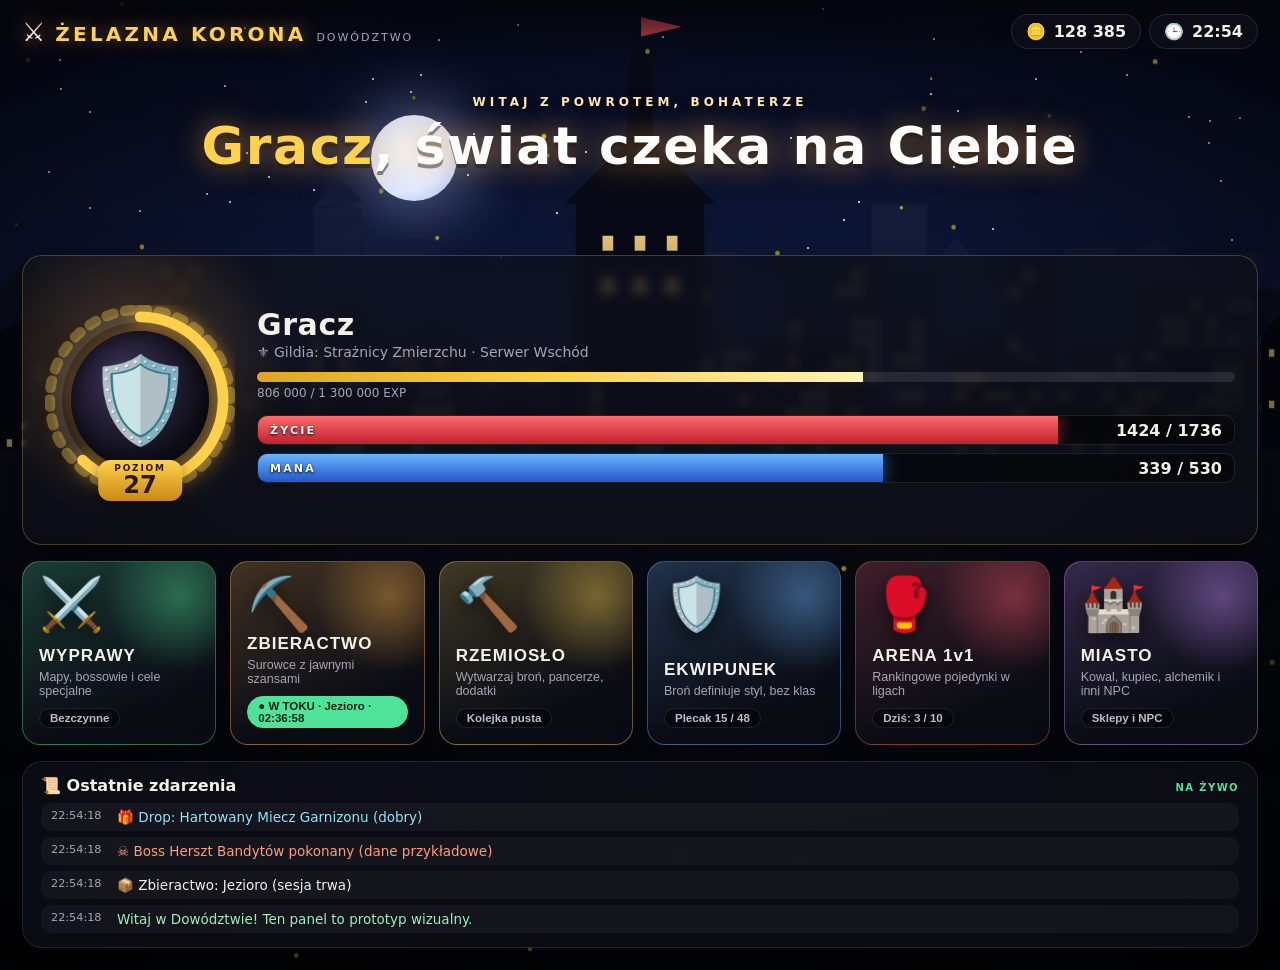
==== index.html @ 93a5fdfb "Gra v2: ekwipunek (plecak, skrytka, sloty, drag&drop) z symulatorem serwera i testem spojnosci Co-Au" ====
<!doctype html>
<html lang="pl">
<head>
<meta charset="utf-8">
<meta name="viewport" content="width=device-width, initial-scale=1">
<title>Żelazna Korona — Dowództwo</title>
<link rel="stylesheet" href="panel.css">
<link rel="stylesheet" href="inventory.css">
</head>
<body>
<div id="app" class="app" data-tod="day">

  <!-- TŁO: niebo, miasto, cząsteczki -->
  <div class="scene" aria-hidden="true">
    <div class="sky"></div>
    <div class="stars" id="stars"></div>
    <div class="orb" id="orb"></div>
    <div class="clouds" id="clouds"></div>
    <svg id="skyline" class="skyline" viewBox="0 0 1600 420" preserveAspectRatio="xMidYMax slice"></svg>
    <canvas id="embers" class="embers"></canvas>
    <div class="vignette"></div>
  </div>

  <!-- GÓRNY PASEK -->
  <header class="top">
    <div class="logo"><span class="logo-ic">⚔</span><b>ŻELAZNA KORONA</b><small>Dowództwo</small></div>
    <div class="res">
      <div class="chip" title="Złoto"><i>🪙</i><b id="r-gold" class="cnt">0</b></div>
      <div class="chip clock"><i>🕒</i><b id="r-clock">--:--</b></div>
    </div>
  </header>

  <main class="grid">

    <section class="welcome">
      <small>WITAJ Z POWROTEM, BOHATERZE</small>
      <h2><span id="w-name">Gracz</span>, świat czeka na Ciebie</h2>
    </section>

    <!-- POSTAĆ -->
    <section class="card hero" id="hero-card">
      <div class="hero-glow"></div>
      <div class="avatar-wrap">
        <svg class="ring" viewBox="0 0 160 160">
          <circle class="ring-bg" cx="80" cy="80" r="70"/>
          <circle class="ring-xp" id="ring-xp" cx="80" cy="80" r="70"/>
          <circle class="ring-spin" cx="80" cy="80" r="76"/>
        </svg>
        <div class="avatar" id="avatar">🛡️</div>
        <div class="lvl"><small>POZIOM</small><b id="h-lvl">1</b></div>
      </div>
      <div class="hero-info">
        <h1 id="h-name">Gracz</h1>
        <div class="sub"><span id="h-guild">⚜️ Gildia: Strażnicy Zmierzchu</span> · <span id="h-server">Serwer Wschód</span></div>
        <div class="xpline"><div class="xpbar"><i id="xp-fill"></i></div><small id="xp-txt">0 / 0 EXP</small></div>
        <div class="vitals">
          <div class="vbar hp"><i id="hp-fill"></i><span><small>ŻYCIE</small><b id="hp-txt">0 / 0</b></span></div>
          <div class="vbar mp"><i id="mp-fill"></i><span><small>MANA</small><b id="mp-txt">0 / 0</b></span></div>
        </div>
      </div>
    </section>

    <!-- KAFLE TRYBÓW -->
    <section class="tiles" id="tiles"></section>

    <!-- KANAŁ ZDARZEŃ -->
    <section class="card feed">
      <div class="feed-h"><b>📜 Ostatnie zdarzenia</b><small>na żywo</small></div>
      <div id="feed" class="feed-list"></div>
    </section>

  </main>

  <div id="toast" class="toast" role="status"></div>
</div>
<script src="sim.js"></script>
<script src="inventory.js"></script>
<script src="panel.js"></script>
</body>
</html>
---- panel.css ----
/* WOJNA MIAST v2 — Panel główny */
:root{
  --bg:#07090f;--ink:#f4f1e8;--mut:#a9a4b8;--gold:#ffd24d;--gold2:#e0a526;--ember:#ff7a3a;--red:#ff4d5a;--green:#4fe39a;--blue:#6ab4ff;
  --card:rgba(14,16,26,.72);--line:rgba(255,255,255,.1);
  --sky1:#2b6cb0;--sky2:#9ed4ff;--sky3:#fde9b5;
}
*{box-sizing:border-box}
html,body{margin:0;height:100%}
body{background:var(--bg);color:var(--ink);font-family:"Segoe UI",system-ui,-apple-system,Roboto,Arial,sans-serif;overflow-x:hidden}
.app{position:relative;min-height:100vh;display:flex;flex-direction:column}

/* ---------- pory dnia ---------- */
.app[data-tod="dawn"]{--sky1:#2a2f5e;--sky2:#d9769a;--sky3:#ffd0a0}
.app[data-tod="day"]{--sky1:#1f5fa8;--sky2:#7ec3f5;--sky3:#dff0ff}
.app[data-tod="dusk"]{--sky1:#2a1f4e;--sky2:#c4554f;--sky3:#ffb347}
.app[data-tod="night"]{--sky1:#05081a;--sky2:#0d1636;--sky3:#1b2a55}

/* ---------- scena ---------- */
.scene{position:absolute;inset:0;z-index:0;overflow:hidden;background:linear-gradient(180deg,#0c101c 50vh,#05060a 100%)}
.sky{position:absolute;left:0;right:0;top:0;height:50vh;min-height:300px;background:linear-gradient(180deg,var(--sky1) 0%,var(--sky2) 55%,var(--sky3) 100%);transition:background 2s}
.stars{position:absolute;left:0;right:0;top:0;height:36vh;opacity:0;transition:opacity 2s}
.app[data-tod="night"] .stars,.app[data-tod="dusk"] .stars{opacity:1}
.app[data-tod="dusk"] .stars{opacity:.45}
.stars i{position:absolute;width:2px;height:2px;border-radius:50%;background:#fff;animation:tw 3s ease-in-out infinite}
@keyframes tw{50%{opacity:.15;transform:scale(.6)}}
.orb{position:absolute;width:86px;height:86px;border-radius:50%;margin:-43px 0 0 -43px;background:radial-gradient(circle at 40% 40%,#fffbe0,#ffd24d 55%,#ff9a3a);box-shadow:0 0 70px 22px rgba(255,200,90,.55);transition:left 2s,top 2s}
.app[data-tod="night"] .orb{background:radial-gradient(circle at 38% 38%,#fff,#dfe7ff 60%,#9fb2e8);box-shadow:0 0 60px 16px rgba(170,190,255,.4)}
.clouds span{position:absolute;left:-20%;font-size:70px;opacity:.55;animation:drift linear infinite;filter:grayscale(.2)}
.app[data-tod="night"] .clouds span{opacity:.18}
@keyframes drift{to{transform:translateX(150vw)}}
.skyline{position:absolute;left:0;right:0;top:0;width:100%;height:50vh;min-height:300px}
.sl-far{fill:var(--c-far,#35507a)}
.sl-mid{fill:var(--c-mid,#22364f)}
.sl-near{fill:var(--c-near,#121b2a)}
.app[data-tod="night"]{--c-far:#141c3a;--c-mid:#0d1328;--c-near:#070a16}
.app[data-tod="dusk"]{--c-far:#4a3a68;--c-mid:#2c2142;--c-near:#150f22}
.app[data-tod="dawn"]{--c-far:#4a4a7a;--c-mid:#2e2d52;--c-near:#16152a}
.win{fill:#ffd980;opacity:0}
.app[data-tod="night"] .win,.app[data-tod="dusk"] .win{opacity:.9}
.app[data-tod="dawn"] .win{opacity:.5}
.win.f{animation:flick 4s steps(2) infinite}
@keyframes flick{0%,100%{opacity:.95}45%{opacity:.35}}
.flag{fill:var(--red);transform-origin:left center;animation:wave 1.6s ease-in-out infinite}
@keyframes wave{50%{transform:skewY(-8deg) scaleX(.86)}}
.embers{position:absolute;inset:0;width:100%;height:100%}
.vignette{position:absolute;inset:0;background:radial-gradient(ellipse at 50% 40%,transparent 35%,rgba(0,0,0,.72) 100%)}

/* ---------- góra ---------- */
.top{position:relative;z-index:5;display:flex;justify-content:space-between;align-items:center;gap:12px;padding:14px 22px;background:linear-gradient(180deg,rgba(5,7,12,.85),rgba(5,7,12,0))}
.logo{display:flex;align-items:baseline;gap:10px}
.logo-ic{font-size:26px;filter:drop-shadow(0 0 10px var(--ember))}
.logo b{font-size:20px;letter-spacing:.16em;color:var(--gold);text-shadow:0 0 18px rgba(255,170,60,.5)}
.logo small{color:var(--mut);letter-spacing:.18em;text-transform:uppercase;font-size:11px}
.res{display:flex;gap:8px;flex-wrap:wrap;justify-content:flex-end}
.chip{display:flex;align-items:center;gap:8px;padding:7px 14px;border-radius:999px;background:var(--card);border:1px solid var(--line)}
.chip i{font-style:normal}.chip b{font-variant-numeric:tabular-nums;font-weight:800}

/* ---------- układ ---------- */
.grid{position:relative;z-index:3;flex:1;display:grid;grid-template-columns:minmax(0,1.15fr) minmax(0,1fr);grid-template-rows:auto auto auto;gap:16px;padding:10px 22px 22px;max-width:1280px;margin:0 auto;width:100%;align-content:start}
.card{position:relative;overflow:hidden;border-radius:20px;background:var(--card);border:1px solid var(--line);backdrop-filter:blur(6px);box-shadow:0 18px 50px rgba(0,0,0,.45)}
@media(max-width:900px){.grid{grid-template-columns:1fr}}

/* ---------- postać ---------- */
.hero{display:flex;gap:22px;align-items:center;padding:22px;min-height:290px;border-color:rgba(255,210,77,.25)}
.hero-glow{position:absolute;left:-60px;top:-60px;width:340px;height:340px;background:radial-gradient(circle,rgba(255,170,60,.25),transparent 65%);animation:pulse 4s ease-in-out infinite}
@keyframes pulse{50%{transform:scale(1.2);opacity:.7}}
.avatar-wrap{position:relative;flex:0 0 190px;height:190px}
.ring{position:absolute;inset:0;width:100%;height:100%;transform:rotate(-90deg)}
.ring circle{fill:none;stroke-width:9;stroke-linecap:round}
.ring-bg{stroke:rgba(255,255,255,.1)}
.ring-xp{stroke:url(#none);stroke:var(--gold);stroke-dasharray:440;stroke-dashoffset:440;transition:stroke-dashoffset 1.4s cubic-bezier(.2,.8,.2,1);filter:drop-shadow(0 0 8px rgba(255,200,60,.8))}
.ring-spin{stroke:rgba(255,210,77,.35);stroke-width:1.5;stroke-dasharray:6 10;transform-origin:center;animation:spin 24s linear infinite}
@keyframes spin{to{transform:rotate(360deg)}}
.avatar{position:absolute;inset:26px;border-radius:50%;display:grid;place-items:center;font-size:84px;background:radial-gradient(circle at 35% 30%,#3a3256,#12101d 70%);box-shadow:inset 0 0 30px rgba(0,0,0,.8),0 0 30px rgba(255,170,60,.25);animation:bob 3.6s ease-in-out infinite}
@keyframes bob{50%{transform:translateY(-5px)}}
.lvl{position:absolute;left:50%;bottom:-6px;transform:translateX(-50%);padding:4px 16px;border-radius:12px;background:linear-gradient(#ffd24d,#c98a14);color:#2a1a00;text-align:center;box-shadow:0 6px 16px rgba(0,0,0,.5);line-height:1}
.lvl small{display:block;font-size:9px;letter-spacing:.2em;font-weight:800}
.lvl b{font-size:24px;font-weight:900}
.hero-info{position:relative;flex:1;min-width:0}
.hero h1{margin:0;font-size:30px;letter-spacing:.02em}
.sub{color:var(--mut);margin:2px 0 12px;font-size:14px}
.xpbar{height:10px;border-radius:6px;background:rgba(255,255,255,.1);overflow:hidden}
.xpbar i{display:block;height:100%;width:0;background:linear-gradient(90deg,#e0a526,#ffd24d,#fff3b0);transition:width 1.4s cubic-bezier(.2,.8,.2,1);position:relative}
.xpbar i::after{content:"";position:absolute;inset:0;background:linear-gradient(90deg,transparent,rgba(255,255,255,.7),transparent);transform:translateX(-100%);animation:shine 2.6s ease-in-out infinite}
@keyframes shine{to{transform:translateX(100%)}}
#xp-txt{color:var(--mut);font-size:12px}
.power{margin:12px 0;display:flex;align-items:baseline;gap:10px}
.power small{letter-spacing:.25em;color:var(--ember);font-weight:800;font-size:12px}
.power b{font-size:46px;font-weight:900;line-height:1;color:#fff;text-shadow:0 0 24px rgba(255,140,60,.7);font-variant-numeric:tabular-nums}
.gear{display:grid;grid-template-columns:repeat(3,1fr);gap:8px}
.slot{display:flex;flex-direction:column;align-items:center;gap:2px;padding:8px 6px;border-radius:12px;background:rgba(255,255,255,.05);border:1px solid var(--line);text-align:center}
.slot i{font-style:normal;font-size:24px}.slot small{font-size:11px;color:var(--mut)}
@media(max-width:560px){.hero{flex-direction:column;text-align:center}.power{justify-content:center}}

/* ---------- wojna ---------- */
.war{padding:20px 22px 22px;border-color:rgba(255,77,90,.35);display:flex;flex-direction:column;gap:14px}
.war-bg{position:absolute;inset:0;background:radial-gradient(circle at 50% 45%,rgba(255,60,60,.22),transparent 60%),linear-gradient(130deg,rgba(60,10,16,.55),transparent 60%)}
.war>*{position:relative}
.eyebrow{letter-spacing:.22em;color:#ff9b7a;font-weight:800;font-size:11px}
.vs{display:grid;grid-template-columns:1fr 150px 1fr;align-items:center;gap:6px;text-align:center}
.side b{display:block;font-size:22px;font-weight:900}
.side small{color:var(--mut)}
.side.foe b{color:#ff8a8a;text-shadow:0 0 16px rgba(255,60,60,.6)}
.vs-mid{position:relative;width:150px;height:150px}
.cdring{position:absolute;inset:0;transform:rotate(-90deg)}
.cdring circle{fill:none;stroke-width:8;stroke-linecap:round}
.cd-bg{stroke:rgba(255,255,255,.1)}
.cd-fg{stroke:var(--ember);stroke-dasharray:553;stroke-dashoffset:553;filter:drop-shadow(0 0 8px rgba(255,120,50,.9));transition:stroke-dashoffset 1s linear}
.cd-txt{position:absolute;inset:0;display:flex;flex-direction:column;align-items:center;justify-content:center}
.cd-txt b{font-size:24px;font-variant-numeric:tabular-nums;color:var(--gold);text-shadow:0 0 18px rgba(255,200,60,.7)}
.cd-txt small{color:var(--mut);font-size:11px;letter-spacing:.12em}
.war-meta{display:flex;justify-content:space-between;color:var(--mut);font-size:13px}
.war-meta b{color:var(--ink)}
.cta{position:relative;overflow:hidden;cursor:pointer;border:0;border-radius:14px;padding:16px 20px;font-size:17px;font-weight:900;letter-spacing:.08em;color:#fff;background:linear-gradient(180deg,#ff7a3a,#d6401f);box-shadow:0 8px 26px rgba(255,90,40,.45),inset 0 1px 0 rgba(255,255,255,.35);transition:transform .15s,box-shadow .15s}
.cta::after{content:"";position:absolute;top:0;left:-60%;width:40%;height:100%;background:linear-gradient(100deg,transparent,rgba(255,255,255,.55),transparent);transform:skewX(-20deg);animation:sweep 3s ease-in-out infinite}
@keyframes sweep{60%,100%{left:130%}}
.cta:hover{transform:translateY(-2px) scale(1.01);box-shadow:0 12px 34px rgba(255,90,40,.65)}
.cta.on{background:linear-gradient(180deg,#3ecf8e,#1f8f5f);box-shadow:0 8px 26px rgba(60,220,140,.4)}
@media(max-width:560px){.vs{grid-template-columns:1fr;}.vs-mid{margin:0 auto}}

/* ---------- kafle ---------- */
.tiles{grid-column:1/-1;display:grid;grid-template-columns:repeat(auto-fit,minmax(170px,1fr));gap:14px;perspective:900px}
.tile{--c:#ffd24d;--rx:0deg;--ry:0deg;position:relative;overflow:hidden;cursor:pointer;text-align:left;border:1px solid color-mix(in srgb,var(--c) 40%,transparent);border-radius:18px;padding:16px;min-height:170px;color:var(--ink);background:linear-gradient(160deg,color-mix(in srgb,var(--c) 22%,#0c0e18),#0a0c14 75%);transform:rotateX(var(--rx)) rotateY(var(--ry));transition:transform .15s ease-out,box-shadow .2s,border-color .2s;display:flex;flex-direction:column;gap:4px;box-shadow:0 10px 30px rgba(0,0,0,.45)}
.tile:hover{box-shadow:0 0 0 1px var(--c),0 16px 44px color-mix(in srgb,var(--c) 40%,transparent);border-color:var(--c)}
.tile::before{content:"";position:absolute;right:-40px;top:-40px;width:150px;height:150px;border-radius:50%;background:radial-gradient(circle,color-mix(in srgb,var(--c) 38%,transparent),transparent 70%)}
.tile .ic{position:relative;font-size:52px;line-height:1;filter:drop-shadow(0 6px 10px rgba(0,0,0,.6));animation:bob 3.4s ease-in-out infinite}
.tile b{position:relative;margin-top:auto;font-size:17px;letter-spacing:.06em;font-weight:900}
.tile small{position:relative;color:var(--mut);font-size:12.5px}
.tile em{position:relative;font-style:normal;margin-top:6px;align-self:flex-start;padding:3px 10px;border-radius:999px;font-size:11.5px;font-weight:800;background:rgba(0,0,0,.45);border:1px solid var(--line);color:#bfb9d2}
.tile em.live{background:var(--green);color:#06210f;border-color:var(--green);animation:live 1.4s ease-in-out infinite}
@keyframes live{50%{box-shadow:0 0 14px var(--green)}}
.tile .lock{position:absolute;top:10px;right:12px;font-size:16px;opacity:.9}

/* ---------- zdarzenia ---------- */
.feed{grid-column:1/-1;padding:14px 18px}
.feed-h{display:flex;justify-content:space-between;align-items:baseline;margin-bottom:8px}
.feed-h small{color:var(--green);letter-spacing:.14em;text-transform:uppercase;font-size:10px;font-weight:800}
.feed-list{display:grid;gap:6px}
.frow{display:flex;gap:10px;font-size:13.5px;padding:6px 10px;border-radius:10px;background:rgba(255,255,255,.04);animation:in .5s ease-out}
.frow small{color:var(--mut);font-variant-numeric:tabular-nums;min-width:56px}
.frow.loot span{color:#8fe4ff}.frow.boss span{color:#ff9b7a}.frow.good span{color:#9af0b8}
@keyframes in{from{opacity:0;transform:translateX(-10px)}}

/* ---------- toast ---------- */
.toast{position:fixed;left:50%;bottom:26px;transform:translate(-50%,30px);opacity:0;pointer-events:none;z-index:20;padding:12px 20px;border-radius:14px;background:rgba(10,12,20,.94);border:1px solid var(--gold);color:var(--ink);box-shadow:0 12px 40px rgba(0,0,0,.6);transition:.25s}
.toast.show{opacity:1;transform:translate(-50%,0)}

@media(prefers-reduced-motion:reduce){*{animation:none!important;transition:none!important}}

/* ---------- powitanie ---------- */
.welcome{grid-column:1/-1;text-align:center;padding:2vh 0 7vh}
.welcome small{letter-spacing:.34em;font-size:12px;font-weight:800;color:#ffe9b0;text-shadow:0 2px 12px rgba(0,0,0,.8)}
.welcome h2{margin:6px 0 0;font-size:clamp(28px,5vw,52px);font-weight:900;letter-spacing:.03em;color:#fff;text-shadow:0 0 30px rgba(255,170,60,.65),0 4px 0 rgba(0,0,0,.45)}
.welcome h2 span{color:var(--gold)}

/* karta postaci na pełną szerokość (bez karty wojny) */
.hero{grid-column:1/-1}

/* ---------- życie i mana ---------- */
.vitals{display:grid;gap:8px;margin:14px 0 10px}
.vbar{position:relative;height:30px;border-radius:10px;background:rgba(0,0,0,.45);border:1px solid var(--line);overflow:hidden}
.vbar i{position:absolute;left:0;top:0;bottom:0;width:0;transition:width 1s cubic-bezier(.2,.8,.2,1)}
.vbar.hp i{background:linear-gradient(180deg,#ff6b6b,#c21f2f);box-shadow:0 0 18px rgba(255,60,70,.55)}
.vbar.mp i{background:linear-gradient(180deg,#6ab4ff,#2457c9);box-shadow:0 0 18px rgba(80,150,255,.55)}
.vbar i::after{content:"";position:absolute;inset:0;background:linear-gradient(90deg,transparent,rgba(255,255,255,.4),transparent);transform:translateX(-100%);animation:shine 3s ease-in-out infinite}
.vbar span{position:relative;display:flex;justify-content:space-between;align-items:center;height:100%;padding:0 12px}
.vbar small{letter-spacing:.2em;font-size:11px;font-weight:800;color:#fff;text-shadow:0 1px 3px #000}
.vbar b{font-variant-numeric:tabular-nums;text-shadow:0 1px 3px #000}
.combat{display:grid;grid-template-columns:repeat(3,1fr);gap:8px;margin-bottom:10px}
.combat div{padding:8px 10px;border-radius:12px;background:rgba(255,255,255,.05);border:1px solid var(--line);text-align:center}
.combat small{display:block;letter-spacing:.14em;font-size:10px;font-weight:800;color:var(--mut)}
.combat b{font-size:22px;font-weight:900;font-variant-numeric:tabular-nums}
---- inventory.css ----
/* EKWIPUNEK */
body.inv-open{overflow:hidden}
.inv-ov{position:fixed;inset:0;z-index:50;display:grid;place-items:center;padding:14px;background:rgba(3,4,9,.82)}
.inv-ov[hidden]{display:none}
.inv-win{width:min(1060px,100%);max-height:100%;display:flex;flex-direction:column;border-radius:20px;border:1px solid rgba(255,210,77,.35);background:linear-gradient(180deg,#14151f,#0b0c14);box-shadow:0 30px 90px rgba(0,0,0,.7),0 0 60px rgba(255,170,60,.12);overflow:hidden;animation:invin .25s ease-out}
@keyframes invin{from{opacity:0;transform:translateY(14px) scale(.98)}}
.inv-head{display:flex;align-items:center;gap:14px;padding:14px 18px;border-bottom:1px solid var(--line);background:linear-gradient(180deg,rgba(255,210,77,.08),transparent)}
.inv-head>b{font-size:18px;letter-spacing:.14em;color:var(--gold)}
.inv-gold{margin-left:auto;padding:6px 14px;border-radius:999px;background:rgba(0,0,0,.4);border:1px solid var(--line);font-variant-numeric:tabular-nums}
.sync{width:10px;height:10px;border-radius:50%;background:var(--green);box-shadow:0 0 10px var(--green)}
.sync.busy{background:var(--gold);box-shadow:0 0 10px var(--gold);animation:pulse .6s ease-in-out infinite}
.inv-head .x{background:none;border:1px solid var(--line);color:var(--ink);width:34px;height:34px;border-radius:10px;cursor:pointer;font-size:15px}
.inv-head .x:hover{border-color:var(--red);color:var(--red)}
.inv-body{display:grid;grid-template-columns:300px 1fr;gap:18px;padding:18px;overflow:auto;min-height:0}
@media(max-width:820px){.inv-body{grid-template-columns:1fr}}
.inv-left h3{margin:0 0 10px;font-size:13px;letter-spacing:.2em;color:var(--mut)}
.doll{display:grid;grid-template-columns:repeat(3,1fr);gap:10px}
.eslot{display:flex;flex-direction:column;align-items:center;gap:4px}
.eslot small{font-size:10.5px;color:var(--mut)}
.inv-stats{margin-top:14px;padding:12px;border-radius:12px;background:rgba(255,255,255,.04);border:1px solid var(--line);font-size:13.5px;display:grid;gap:4px}
.inv-stats .muted{color:var(--mut)}
.inv-tabs{display:flex;gap:8px;margin-bottom:12px;flex-wrap:wrap}
.tabbtn{cursor:pointer;padding:9px 16px;border-radius:12px;border:1px solid var(--line);background:rgba(255,255,255,.04);color:var(--ink);font-weight:700}
.tabbtn.on{background:linear-gradient(#3a3016,#1f1a0d);border-color:var(--gold)}
.tabbtn.alert{border-color:var(--ember);animation:pulse 1.2s ease-in-out infinite}
.grid8{display:grid;grid-template-columns:repeat(8,minmax(0,1fr));gap:7px}
@media(max-width:560px){.grid8{grid-template-columns:repeat(5,minmax(0,1fr))}}
.cell{--rc:#3a3d52;position:relative;aspect-ratio:1;border-radius:11px;border:1px solid rgba(255,255,255,.1);background:radial-gradient(circle at 50% 35%,rgba(255,255,255,.07),rgba(0,0,0,.45));display:grid;place-items:center;user-select:none;transition:transform .12s,box-shadow .15s,border-color .15s}
.cell.has{cursor:grab;border-color:var(--rc);box-shadow:inset 0 0 14px color-mix(in srgb,var(--rc) 35%,transparent)}
.cell.has:hover{transform:translateY(-2px);box-shadow:0 0 16px color-mix(in srgb,var(--rc) 70%,transparent),inset 0 0 14px color-mix(in srgb,var(--rc) 40%,transparent)}
.cell.sel{outline:2px solid var(--gold);outline-offset:1px}
.cell.over{outline:2px dashed var(--green);outline-offset:1px}
.cell.dragging{opacity:.4}
.cell.locked .ico{filter:grayscale(.7) opacity(.65)}
.cell .ico{font-size:clamp(20px,3.2vw,32px);line-height:1;filter:drop-shadow(0 3px 4px rgba(0,0,0,.6))}
.cell .plus{position:absolute;right:3px;bottom:2px;font-style:normal;font-size:11px;font-weight:900;color:var(--gold);text-shadow:0 1px 3px #000}
.cell.r3,.cell.r4{animation:legend 2.4s ease-in-out infinite}
@keyframes legend{50%{box-shadow:0 0 16px color-mix(in srgb,var(--rc) 80%,transparent),inset 0 0 16px color-mix(in srgb,var(--rc) 45%,transparent)}}
.cell.fresh{animation:fresh 1.1s cubic-bezier(.2,1.6,.4,1)}
@keyframes fresh{0%{transform:scale(.2) translateY(-40px);opacity:0;box-shadow:0 0 0 0 var(--rc)}60%{transform:scale(1.18);box-shadow:0 0 30px 8px var(--rc)}100%{transform:scale(1)}}
.ghost{position:absolute;font-size:24px;opacity:.16;filter:grayscale(1)}
.matgrid{display:grid;grid-template-columns:repeat(auto-fill,minmax(150px,1fr));gap:10px}
.mat{display:flex;align-items:center;gap:10px;padding:10px 12px;border-radius:12px;background:rgba(255,255,255,.05);border:1px solid var(--line)}
.mat .ico{font-size:26px}.mat em{margin-left:auto;font-style:normal;font-weight:900;color:var(--gold);font-variant-numeric:tabular-nums}
.inv-actions{margin-top:10px}
.btn{cursor:pointer;padding:9px 14px;border-radius:11px;border:1px solid var(--line);background:rgba(255,255,255,.06);color:var(--ink);font-weight:700}
.btn:hover{border-color:var(--gold)}
.btn:disabled{opacity:.4;cursor:not-allowed}
.btn.pri{background:linear-gradient(#2c8a5a,#1b5c3b);border-color:#3ecf8e}
.btn.warn{border-color:#a8742a;color:#ffd24d}
.inv-detail{margin-top:12px;padding:12px 14px;border-radius:12px;background:rgba(255,255,255,.04);border:1px solid var(--line);display:flex;flex-wrap:wrap;gap:8px 12px;align-items:center;min-height:54px}
.inv-detail.empty{color:var(--mut)}
.inv-detail .muted{color:var(--mut);font-size:13px}
.inv-detail .act{display:flex;gap:8px;margin-left:auto;flex-wrap:wrap}
.inv-dev{display:flex;gap:8px;flex-wrap:wrap;align-items:center;padding:10px 18px;border-top:1px dashed rgba(255,255,255,.14);background:rgba(0,0,0,.35)}
.inv-dev small{letter-spacing:.2em;color:var(--mut);font-weight:800}
.inv-dev .btn{padding:6px 10px;font-size:12.5px}
.report{font-size:12.5px;flex:1 1 100%}.report.good{color:var(--green)}.report.bad{color:var(--red)}
.inv-tip{position:fixed;z-index:80;left:0;top:0;min-width:200px;max-width:280px;padding:10px 12px;border-radius:12px;background:rgba(8,9,16,.97);border:1px solid rgba(255,255,255,.18);box-shadow:0 14px 40px rgba(0,0,0,.6);pointer-events:none;opacity:0;font-size:13px;display:grid;gap:3px}
.inv-tip.on{opacity:1}
.tt-r{color:var(--mut);font-size:11.5px;text-transform:uppercase;letter-spacing:.1em}
.tt-s{font-weight:700}.tt-c.up{color:var(--green)}.tt-c.down{color:#ff8a8a}
.tt-req.bad{color:var(--red)}.tt-v{color:var(--gold)}
#inv-toasts{position:fixed;right:16px;bottom:16px;z-index:90;display:grid;gap:8px;max-width:min(380px,90vw)}
.itoast{padding:10px 14px;border-radius:12px;background:rgba(10,12,20,.96);border:1px solid var(--gold);box-shadow:0 10px 30px rgba(0,0,0,.5);animation:in .3s ease-out;font-size:14px}
.itoast.err{border-color:var(--red);color:#ffb3b3}.itoast.gold{border-color:var(--gold)}.itoast.mat{border-color:#7a6a4a}
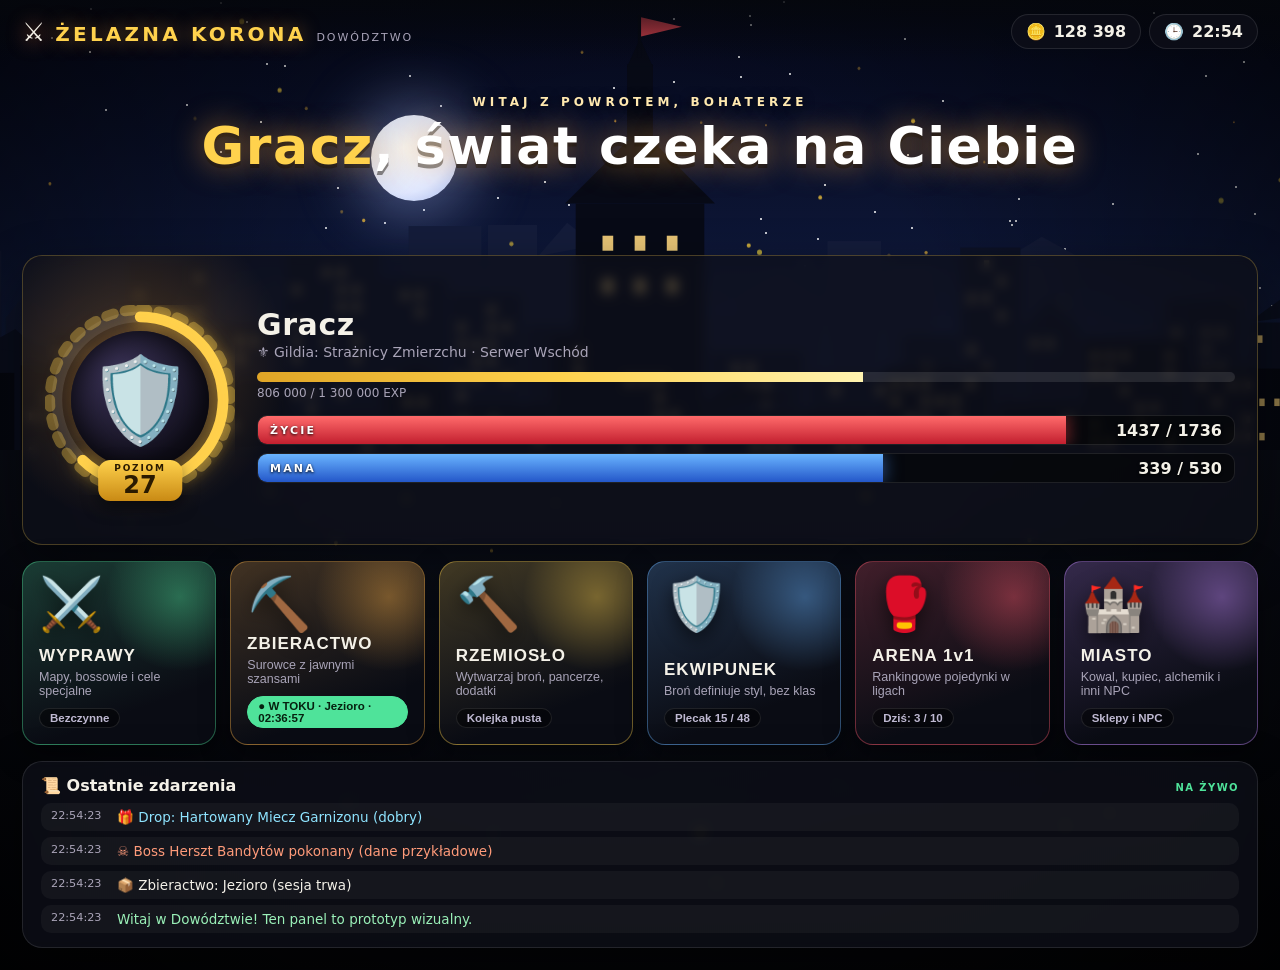
==== commit a2ceb88e: "Gra v2: Wyprawy (walka z efektami, bossy, cele specjalne, lup z serwera) Co-Authored-By: Claude Sonn" ====
--- a/index.html
+++ b/index.html
@@ -6,6 +6,7 @@
 <title>Żelazna Korona — Dowództwo</title>
 <link rel="stylesheet" href="panel.css">
 <link rel="stylesheet" href="inventory.css">
+<link rel="stylesheet" href="expedition.css">
 </head>
 <body>
 <div id="app" class="app" data-tod="day">
@@ -76,5 +77,6 @@
 <script src="sim.js"></script>
 <script src="inventory.js"></script>
 <script src="panel.js"></script>
+<script src="expedition.js"></script>
 </body>
 </html>
--- a/inventory.css
+++ b/inventory.css
@@ -11,7 +11,7 @@
 .sync.busy{background:var(--gold);box-shadow:0 0 10px var(--gold);animation:pulse .6s ease-in-out infinite}
 .inv-head .x{background:none;border:1px solid var(--line);color:var(--ink);width:34px;height:34px;border-radius:10px;cursor:pointer;font-size:15px}
 .inv-head .x:hover{border-color:var(--red);color:var(--red)}
-.inv-body{display:grid;grid-template-columns:300px 1fr;gap:18px;padding:18px;overflow:auto;min-height:0}
+.inv-body{display:grid;grid-template-columns:372px 1fr;gap:18px;padding:18px;overflow:auto;min-height:0}
 @media(max-width:820px){.inv-body{grid-template-columns:1fr}}
 .inv-left h3{margin:0 0 10px;font-size:13px;letter-spacing:.2em;color:var(--mut)}
 .doll{display:grid;grid-template-columns:repeat(3,1fr);gap:10px}
@@ -64,3 +64,49 @@
 #inv-toasts{position:fixed;right:16px;bottom:16px;z-index:90;display:grid;gap:8px;max-width:min(380px,90vw)}
 .itoast{padding:10px 14px;border-radius:12px;background:rgba(10,12,20,.96);border:1px solid var(--gold);box-shadow:0 10px 30px rgba(0,0,0,.5);animation:in .3s ease-out;font-size:14px}
 .itoast.err{border-color:var(--red);color:#ffb3b3}.itoast.gold{border-color:var(--gold)}.itoast.mat{border-color:#7a6a4a}
+
+/* ---------- lalka postaci ---------- */
+.pdoll{--aura:#5a5f7a;display:grid;grid-template-columns:76px 1fr 76px;gap:6px;align-items:start;padding:14px 8px 10px;border-radius:16px;border:1px solid rgba(255,255,255,.1);background:radial-gradient(ellipse at 50% 38%,color-mix(in srgb,var(--aura) 22%,#12131d),#0a0b12 78%)}
+.pcol{display:grid;gap:14px;padding-top:6px}
+.eslot{display:flex;flex-direction:column;align-items:center;gap:3px;border-radius:14px;padding:3px;transition:transform .15s,box-shadow .2s,opacity .2s}
+.eslot .cell{width:100%;aspect-ratio:1;border-radius:13px}
+.eslot small{font-size:10.5px;color:var(--mut);letter-spacing:.04em}
+.eslot.accept{animation:accept 1s ease-in-out infinite;box-shadow:0 0 0 2px var(--green),0 0 22px rgba(79,227,154,.55)}
+.eslot.reject{opacity:.35}
+@keyframes accept{50%{transform:scale(1.08)}}
+.pmid{display:flex;flex-direction:column;align-items:center;gap:8px}
+.pfig{position:relative;width:100%;max-width:150px;aspect-ratio:120/220}
+.pfig svg{position:absolute;inset:0;width:100%;height:100%;filter:drop-shadow(0 6px 14px rgba(0,0,0,.6))}
+.pfig .aura{position:absolute;left:50%;top:44%;width:150%;aspect-ratio:1;transform:translate(-50%,-50%);border-radius:50%;background:radial-gradient(circle,color-mix(in srgb,var(--aura) 50%,transparent),transparent 62%);animation:pulse 3.4s ease-in-out infinite}
+.pfig .orbit{position:absolute;left:50%;top:44%;width:128%;aspect-ratio:1;transform:translate(-50%,-50%);border-radius:50%;border:1.5px dashed color-mix(in srgb,var(--aura) 60%,transparent);animation:spin 28s linear infinite}
+.pfig .plate{position:absolute;left:50%;bottom:-6px;width:96%;height:16px;transform:translateX(-50%);border-radius:50%;background:radial-gradient(ellipse,color-mix(in srgb,var(--aura) 55%,#000),transparent 70%)}
+.prings{display:flex;gap:10px;justify-content:center;width:100%}
+.prings .eslot{width:64px}
+.inv-stats .kit{display:grid;gap:5px}
+.kitbar{height:8px;border-radius:5px;background:rgba(255,255,255,.1);overflow:hidden}
+.kitbar i{display:block;height:100%;background:linear-gradient(90deg,#e0a526,#ffd24d)}
+.srow2{display:grid;grid-template-columns:1fr auto;gap:2px 10px;font-size:14px}
+.srow2 b{font-variant-numeric:tabular-nums;font-size:15px}
+
+/* ---------- ołtarz ekwipunku (bez postaci) ---------- */
+.altar{--aura:#5a5f7a;--p:0;position:relative;width:100%;max-width:352px;aspect-ratio:1;margin:0 auto;border-radius:22px;border:1px solid rgba(255,255,255,.12);overflow:hidden;background:radial-gradient(circle at 50% 50%,color-mix(in srgb,var(--aura) 26%,#10111c),#080910 72%)}
+.altar::before{content:"";position:absolute;inset:0;background:conic-gradient(from 0deg,transparent,color-mix(in srgb,var(--aura) 22%,transparent),transparent 30%,transparent 50%,color-mix(in srgb,var(--aura) 18%,transparent),transparent 80%);animation:spin 18s linear infinite}
+.stars2{position:absolute;inset:0;background-image:radial-gradient(1.5px 1.5px at 12% 20%,#fff8,transparent),radial-gradient(1.5px 1.5px at 80% 14%,#fff7,transparent),radial-gradient(1px 1px at 30% 78%,#fff7,transparent),radial-gradient(1.5px 1.5px at 90% 70%,#fff6,transparent),radial-gradient(1px 1px at 55% 90%,#fff7,transparent),radial-gradient(1px 1px at 8% 60%,#fff6,transparent)}
+.beams{position:absolute;inset:0;width:100%;height:100%}
+.beam{stroke:#3a3d52;stroke-width:.5;stroke-dasharray:1 2.2;opacity:.55}
+.beam.on{stroke:var(--bc);stroke-width:1.1;stroke-dasharray:3 2.5;opacity:1;filter:drop-shadow(0 0 1.6px var(--bc));animation:flow 1.1s linear infinite}
+@keyframes flow{to{stroke-dashoffset:-11}}
+.core{position:absolute;left:50%;top:50%;width:27%;aspect-ratio:1;transform:translate(-50%,-50%);border-radius:50%;background:conic-gradient(var(--aura) calc(var(--p)*1%),rgba(255,255,255,.1) 0);box-shadow:0 0 calc(10px + var(--p)*.4px) var(--aura);display:grid;place-items:center;animation:corepulse 2.6s ease-in-out infinite}
+@keyframes corepulse{50%{transform:translate(-50%,-50%) scale(1.07)}}
+.core .runes{position:absolute;inset:-14%;border-radius:50%;border:1.5px dashed color-mix(in srgb,var(--aura) 70%,transparent);animation:spin 14s linear infinite reverse}
+.core .disc{width:80%;aspect-ratio:1;border-radius:50%;background:radial-gradient(circle at 40% 35%,#2a2d44,#0c0d16);display:flex;flex-direction:column;align-items:center;justify-content:center;line-height:1.05}
+.core .disc b{font-size:clamp(15px,2.6vw,22px);font-weight:900}
+.core .disc small{font-size:7.5px;letter-spacing:.14em;color:var(--mut)}
+.aslot{position:absolute;width:19%;transform:translate(-50%,-50%);padding:0}
+.aslot small{font-size:9.5px;white-space:nowrap}
+.aslot .cell.has{box-shadow:0 0 18px color-mix(in srgb,var(--rc) 75%,transparent),inset 0 0 12px color-mix(in srgb,var(--rc) 45%,transparent)}
+.inv-body{grid-template-columns:392px 1fr}
+/* poprawki ołtarza */
+.aslot.accept{animation:acceptA 1s ease-in-out infinite}
+@keyframes acceptA{50%{transform:translate(-50%,-50%) scale(1.1)}}
+.altar::before{background:conic-gradient(from 0deg,transparent,color-mix(in srgb,var(--aura) 9%,transparent) 12%,transparent 30%,transparent 55%,color-mix(in srgb,var(--aura) 7%,transparent) 68%,transparent 85%)}
--- a/expedition.css
+++ b/expedition.css
@@ -0,0 +1,125 @@
+/* WYPRAWY */
+.xp-ov{position:fixed;inset:0;z-index:50;display:grid;place-items:center;padding:12px;background:rgba(3,4,9,.86)}
+.xp-ov[hidden]{display:none}
+.xp-win{width:min(1060px,100%);max-height:100%;overflow:auto;border-radius:20px;border:1px solid rgba(255,210,77,.35);background:linear-gradient(180deg,#14151f,#0b0c14);box-shadow:0 30px 90px rgba(0,0,0,.7)}
+.xp-head{display:flex;align-items:center;gap:14px;padding:12px 18px;border-bottom:1px solid var(--line);position:sticky;top:0;background:#12131c;z-index:5}
+.xp-head>b{font-size:18px;letter-spacing:.14em;color:var(--gold)}
+.xp-lv{font-weight:900;padding:4px 12px;border-radius:10px;background:linear-gradient(#ffd24d,#c98a14);color:#2a1a00}
+.xp-bar{flex:1;height:10px;border-radius:6px;background:rgba(255,255,255,.1);overflow:hidden;min-width:60px}
+.xp-bar i{display:block;height:100%;width:0;background:linear-gradient(90deg,#e0a526,#ffd24d,#fff3b0);transition:width .5s}
+.xp-gold{padding:5px 12px;border-radius:999px;background:rgba(0,0,0,.4);border:1px solid var(--line);font-variant-numeric:tabular-nums}
+.xp-head .x{background:none;border:1px solid var(--line);color:var(--ink);width:34px;height:34px;border-radius:10px;cursor:pointer}
+.xp-head .x:hover{border-color:var(--red);color:var(--red)}
+
+/* scena walki */
+.xp-stage{--b1:#3d6a2e;--b2:#1d3a1a;--b3:#0a140a;--g1:#0c180b;--g2:#203a1c;--pc:#e8ff9a;position:relative;height:440px;margin:14px;border-radius:18px;overflow:hidden;border:2px solid #6a5424;box-shadow:inset 0 0 90px #000,0 0 30px rgba(212,168,75,.15)}
+@media(max-width:700px){.xp-stage{height:360px}}
+.xp-stage[data-map="1"]{--b1:#27502d;--b2:#122618;--b3:#070f0a;--g1:#08120a;--g2:#173320;--pc:#9ad7a8}
+.xp-stage[data-map="2"]{--b1:#5a4430;--b2:#2a1f16;--b3:#0e0a07;--g1:#0b0806;--g2:#2c2016;--pc:#ffb05a}
+.xp-stage[data-map="3"]{--b1:#4a5270;--b2:#222638;--b3:#0b0c14;--g1:#08090f;--g2:#1c2030;--pc:#ffd28a}
+.xbg{position:absolute;inset:0;background:radial-gradient(ellipse at 50% 62%,var(--b1) 0,var(--b2) 40%,var(--b3) 74%),linear-gradient(var(--b2),var(--b3))}
+.xbg::before{content:"";position:absolute;inset:0;background:repeating-linear-gradient(90deg,transparent 0 70px,rgba(0,0,0,.2) 70px 74px,transparent 74px 150px)}
+.xbg::after{content:"";position:absolute;left:0;right:0;bottom:0;height:32%;background:linear-gradient(0deg,var(--g1),var(--g2) 45%,transparent);border-top:1px solid rgba(255,255,255,.08)}
+.xparts{position:absolute;inset:0;pointer-events:none}
+.xparts i{position:absolute;width:5px;height:5px;border-radius:50%;background:var(--pc);box-shadow:0 0 10px 3px color-mix(in srgb,var(--pc) 70%,transparent);opacity:0;animation:ff 7s ease-in-out infinite}
+@keyframes ff{0%,100%{opacity:0;transform:translate(0,0)}30%{opacity:.9}60%{opacity:.5;transform:translate(24px,-30px)}80%{opacity:.9;transform:translate(-14px,-12px)}}
+.xp-stage::after{content:"";position:absolute;inset:0;background:radial-gradient(ellipse at 50% 50%,transparent 45%,rgba(0,0,0,.85) 100%);pointer-events:none;z-index:9}
+.xp-stage.bosswin .xbg{filter:brightness(.7) saturate(1.2)}
+.xp-stage.targetwin .xbg{filter:brightness(.85) saturate(1.2)}
+.xshadow{position:absolute;left:50%;bottom:92px;width:240px;height:34px;margin-left:-120px;border-radius:50%;background:radial-gradient(ellipse,rgba(0,0,0,.8),transparent 70%);z-index:2}
+.xenemy{position:absolute;left:50%;bottom:96px;transform:translateX(-50%);font-size:190px;line-height:1;z-index:3;filter:drop-shadow(0 18px 14px #000);animation:breathe 2.6s ease-in-out infinite;transition:opacity .4s}
+@keyframes breathe{50%{transform:translateX(-50%) scale(1.045)}}
+.xenemy.gone{opacity:0;animation:none}
+.xenemy.spawn{animation:spawndrop .65s cubic-bezier(.2,1.5,.4,1)}
+@keyframes spawndrop{0%{opacity:0;transform:translate(-50%,-260px) scale(.6)}70%{opacity:1;transform:translate(-50%,10px) scale(1.08)}100%{transform:translate(-50%,0) scale(1)}}
+.xenemy.hitx{animation:xhit .28s linear;filter:drop-shadow(0 18px 14px #000) brightness(2.2) saturate(2)}
+@keyframes xhit{0%,100%{transform:translateX(-50%)}20%{transform:translateX(calc(-50% + 16px)) scale(.97)}60%{transform:translateX(calc(-50% - 12px))}}
+.xenemy.dead{animation:xdie .8s ease-in forwards}
+@keyframes xdie{to{opacity:0;transform:translateX(-50%) scale(1.4) rotate(14deg)}}
+.xenemy.boss{font-size:250px;bottom:84px;filter:drop-shadow(0 0 40px #ff2a2a) drop-shadow(0 18px 14px #000);animation:bosspulse 1.3s ease-in-out infinite}
+@keyframes bosspulse{50%{transform:translateX(-50%) scale(1.06)}}
+.xenemy.target{font-size:230px;filter:drop-shadow(0 0 36px #ff9a3a) drop-shadow(0 18px 14px #000);animation:tgt 1.8s ease-in-out infinite}
+@keyframes tgt{50%{transform:translateX(-50%) scale(1.05)}}
+.xpanel{position:absolute;left:50%;transform:translateX(-50%);top:14px;width:min(560px,88%);z-index:10;background:rgba(7,10,16,.88);border:1px solid #a62b2b;border-radius:12px;padding:8px 14px;text-align:center}
+.xpanel.hidden{display:none}
+.xpanel.boss{border-color:#ff3a3a;box-shadow:0 0 22px rgba(255,58,58,.6)}
+.xpanel.target{border-color:#ff9a3a;box-shadow:0 0 18px rgba(255,154,58,.5)}
+.xpanel b{font-size:18px;letter-spacing:.05em}
+.ebar{height:14px;margin:6px 0;border-radius:8px;background:rgba(0,0,0,.6);overflow:hidden;border:1px solid rgba(255,255,255,.1)}
+.ebar i{display:block;height:100%;width:100%;background:linear-gradient(90deg,#8a1010,#ff4a4a);transition:width .25s}
+.xpanel.target .ebar i{background:linear-gradient(90deg,#d0701f,#ffd24d)}
+.xpanel small{color:var(--mut);font-size:11.5px}
+.xfield{position:absolute;inset:0;z-index:6;pointer-events:none}
+.fx{position:absolute;pointer-events:none}
+.fx.slash{width:var(--w,320px);height:7px;margin-left:calc(var(--w,320px)/-2);border-radius:4px;background:linear-gradient(90deg,transparent,#fff 30%,#fff 70%,transparent);box-shadow:0 0 18px 4px rgba(207,233,255,.8);transform:rotate(var(--rot)) scaleX(0);animation:slash .38s ease-out forwards}
+.fx.slash.crit{height:11px;box-shadow:0 0 26px 8px rgba(255,210,77,.9);background:linear-gradient(90deg,transparent,#ffd24d 30%,#fff 50%,#ffd24d 70%,transparent)}
+@keyframes slash{0%{transform:rotate(var(--rot)) scaleX(0);opacity:1}50%{transform:rotate(var(--rot)) scaleX(1);opacity:1}100%{transform:rotate(var(--rot)) scaleX(1.05);opacity:0}}
+.fx.thrust{width:420px;height:10px;margin-top:-5px;border-radius:5px;background:linear-gradient(90deg,transparent,#fff 80%,#cfe9ff);box-shadow:0 0 20px 5px rgba(207,233,255,.8);transform-origin:left;animation:thrust .4s ease-out forwards}
+.fx.thrust.crit{background:linear-gradient(90deg,transparent,#ffd24d 80%,#fff);box-shadow:0 0 28px 8px rgba(255,210,77,.9)}
+@keyframes thrust{0%{transform:translateX(-30%) scaleX(0)}50%{transform:translateX(30%) scaleX(1);opacity:1}100%{transform:translateX(60%) scaleX(1);opacity:0}}
+.fx.arrow{font-size:46px;color:#ffe9a8;text-shadow:0 0 14px #ffd24d;animation:arrow .24s ease-in forwards;left:0}
+@keyframes arrow{from{left:-5%;opacity:1}to{left:var(--tx);opacity:.2}}
+.fx.shock{width:40px;height:40px;margin:-20px 0 0 -20px;border-radius:50%;border:5px solid #ffd24d;box-shadow:0 0 30px #ff9a3a;animation:shock .6s ease-out forwards}
+@keyframes shock{to{transform:scale(8);opacity:0}}
+.fx.impact{width:60px;height:60px;margin:-30px 0 0 -30px;border-radius:50%;background:radial-gradient(circle,#fff,rgba(255,200,80,.8) 40%,transparent 70%);animation:imp .5s ease-out forwards}
+.fx.impact.crit{width:100px;height:100px;margin:-50px 0 0 -50px}
+@keyframes imp{from{transform:scale(.3);opacity:1}to{transform:scale(2);opacity:0}}
+.fx.spark{width:6px;height:6px;border-radius:50%;box-shadow:0 0 8px #ffd24d;animation:spark .5s ease-out forwards}
+@keyframes spark{to{transform:translate(var(--dx),var(--dy));opacity:0}}
+.fx.xnum{font-size:30px;font-weight:900;color:#fff;text-shadow:0 2px 0 #000,0 0 12px #f44;animation:xnum 1s ease-out forwards;transform:translateX(-50%);white-space:nowrap}
+.fx.xnum.crit{font-size:44px;color:#ffd24d;text-shadow:0 3px 0 #000,0 0 20px #ff9a3a}
+.fx.xnum.skill{color:#9fd4ff;text-shadow:0 3px 0 #000,0 0 20px #5ab0ff}
+@keyframes xnum{0%{transform:translate(-50%,10px) scale(.5);opacity:0}15%{transform:translate(-50%,-6px) scale(1.25);opacity:1}100%{transform:translate(-50%,-90px) scale(1);opacity:0}}
+.fx.hnum{font-size:28px;font-weight:900;color:#ff6b6b;text-shadow:0 2px 0 #000;animation:xnum .9s ease-out forwards}
+.fx.burst{font-size:26px;animation:burst 1s ease-out forwards;transform:translate(-50%,-50%)}
+@keyframes burst{to{transform:translate(calc(-50% + var(--dx)),calc(-50% + var(--dy))) rotate(var(--rs));opacity:0}}
+.fx.boom{width:30px;height:30px;margin:-15px 0 0 -15px;border-radius:50%;border:6px solid #fff;animation:shock .7s ease-out forwards}
+.fx.whirl{font-size:120px;margin:-60px 0 0 -60px;animation:whirl .9s ease-out forwards}
+@keyframes whirl{from{transform:rotate(0) scale(.5);opacity:1}to{transform:rotate(540deg) scale(1.6);opacity:0}}
+.fx.skilltxt{font-size:30px;font-weight:900;letter-spacing:.1em;color:#9fd4ff;text-shadow:0 3px 0 #000,0 0 22px #5ab0ff;transform:translateX(-50%);animation:skilltxt 1.1s ease-out forwards;white-space:nowrap}
+.fx.skilltxt.furia{color:#ff9a3a;text-shadow:0 3px 0 #000,0 0 26px #ff4a1a;font-size:38px}
+@keyframes skilltxt{0%{opacity:0;transform:translateX(-50%) scale(.6)}20%{opacity:1;transform:translateX(-50%) scale(1.15)}100%{opacity:0;transform:translateX(-50%) translateY(-30px) scale(1)}}
+.xflash{position:absolute;inset:0;z-index:8;pointer-events:none;opacity:0;background:rgba(255,255,255,.35)}
+.xflash.red{background:rgba(255,40,40,.4)}.xflash.gold{background:rgba(255,210,77,.4)}
+.xflash.go{animation:fl .45s ease-out}
+@keyframes fl{from{opacity:1}to{opacity:0}}
+.xhurt{position:absolute;inset:0;z-index:8;pointer-events:none;opacity:0;box-shadow:inset 0 0 120px 30px rgba(255,0,0,.7)}
+.xhurt.go{animation:fl .5s ease-out}
+.xp-stage.shake{animation:wshake .4s linear}
+@keyframes wshake{0%,100%{transform:translate(0)}20%{transform:translate(-6px,3px)}40%{transform:translate(6px,-3px)}60%{transform:translate(-4px,-2px)}80%{transform:translate(4px,2px)}}
+.xloot{position:absolute;left:50%;bottom:84px;transform:translateX(-50%);z-index:11;display:flex;gap:8px;flex-wrap:wrap;justify-content:center;max-width:92%}
+.lcard{padding:7px 12px;border-radius:10px;background:rgba(8,10,18,.92);border:1px solid rgba(255,255,255,.25);font-weight:700;font-size:13.5px;animation:cardin .4s cubic-bezier(.2,1.6,.4,1) backwards}
+.lcard.xp{border-color:#6ab4ff}.lcard.gold{border-color:#ffd24d}.lcard.item{box-shadow:0 0 16px rgba(255,255,255,.2)}
+@keyframes cardin{from{opacity:0;transform:translateY(20px) scale(.6)}}
+.xbanner{position:absolute;left:0;right:0;top:34%;z-index:12;text-align:center;opacity:0;pointer-events:none}
+.xbanner b{display:block;font-size:54px;letter-spacing:.14em;color:#ffd24d;text-shadow:0 4px 0 #000,0 0 30px #ff9a3a}
+.xbanner small{font-size:16px;color:#fff;text-shadow:0 2px 0 #000}
+.xbanner.show{animation:ban 1.6s ease-out forwards}
+@keyframes ban{0%{opacity:0;transform:scale(.4)}15%{opacity:1;transform:scale(1.12)}75%{opacity:1;transform:scale(1)}100%{opacity:0;transform:scale(1.1)}}
+.xvitals{position:absolute;left:12px;right:12px;bottom:10px;z-index:10;display:grid;grid-template-columns:1fr 1fr;gap:10px}
+.vb{position:relative;height:22px;border-radius:8px;background:rgba(0,0,0,.6);border:1px solid rgba(255,255,255,.12);overflow:hidden}
+.vb i{position:absolute;left:0;top:0;bottom:0;width:100%;transition:width .35s}
+.vb.hp i{background:linear-gradient(180deg,#ff6b6b,#c21f2f)}.vb.mp i{background:linear-gradient(180deg,#6ab4ff,#2457c9)}
+.vb span{position:relative;display:flex;justify-content:space-between;padding:0 10px;line-height:22px;font-size:11px;font-weight:800;letter-spacing:.14em;text-shadow:0 1px 2px #000}
+.vb b{font-variant-numeric:tabular-nums;letter-spacing:0}
+.xhot{position:absolute;right:12px;top:78px;z-index:10;display:grid;gap:8px}
+.xhot span{display:flex;align-items:center;gap:8px;padding:6px 10px;border-radius:10px;background:rgba(8,10,18,.8);border:1px solid rgba(255,255,255,.18);font-size:22px}
+.xhot small{font-size:11px;color:var(--mut)}
+.xhot span.cast{animation:cast .6s ease-out}
+@keyframes cast{0%{box-shadow:0 0 0 0 #9fd4ff}40%{box-shadow:0 0 24px 6px #9fd4ff;transform:scale(1.1)}100%{box-shadow:none}}
+.xp-ctl{display:flex;justify-content:center;padding:0 14px}
+.xstart{cursor:pointer;border:1px solid var(--line);border-radius:14px;padding:11px 28px;font-size:15px;font-weight:900;letter-spacing:.06em;color:#fff;background:rgba(255,255,255,.08)}
+.xstart.go{background:linear-gradient(180deg,#ff8a45,#d6401f);border-color:#ffd24d;box-shadow:0 8px 24px rgba(255,90,40,.4)}
+.xmaps{display:grid;grid-template-columns:repeat(auto-fit,minmax(190px,1fr));gap:10px;padding:14px}
+.xmap{cursor:pointer;display:flex;flex-direction:column;gap:2px;text-align:left;padding:12px 14px;border-radius:14px;border:1px solid var(--line);background:rgba(255,255,255,.04);color:var(--ink)}
+.xmap i{font-style:normal;font-size:26px}.xmap small{color:var(--mut)}
+.xmap.on{background:linear-gradient(#3a3016,#1f1a0d);border-color:var(--gold);box-shadow:0 0 14px rgba(212,168,75,.3)}
+.xmap.lock{opacity:.5;cursor:not-allowed}
+.xp-foot{display:flex;gap:14px;flex-wrap:wrap;align-items:center;padding:0 16px 16px;color:var(--mut);font-size:13px}
+.xrecent{display:flex;gap:6px;flex-wrap:wrap}
+.xchip{padding:3px 10px;border-radius:999px;border:1px solid var(--line);background:rgba(0,0,0,.35);font-size:12.5px;color:var(--ink)}
+@media(prefers-reduced-motion:reduce){.xparts i,.xenemy{animation:none}}
+
+.xp-ctl{gap:10px;flex-wrap:wrap}
+.xdev{cursor:pointer;padding:9px 14px;border-radius:12px;border:1px dashed rgba(255,255,255,.25);background:rgba(0,0,0,.35);color:var(--mut);font-weight:700}
+.xdev:hover{color:var(--ink);border-color:var(--gold)}
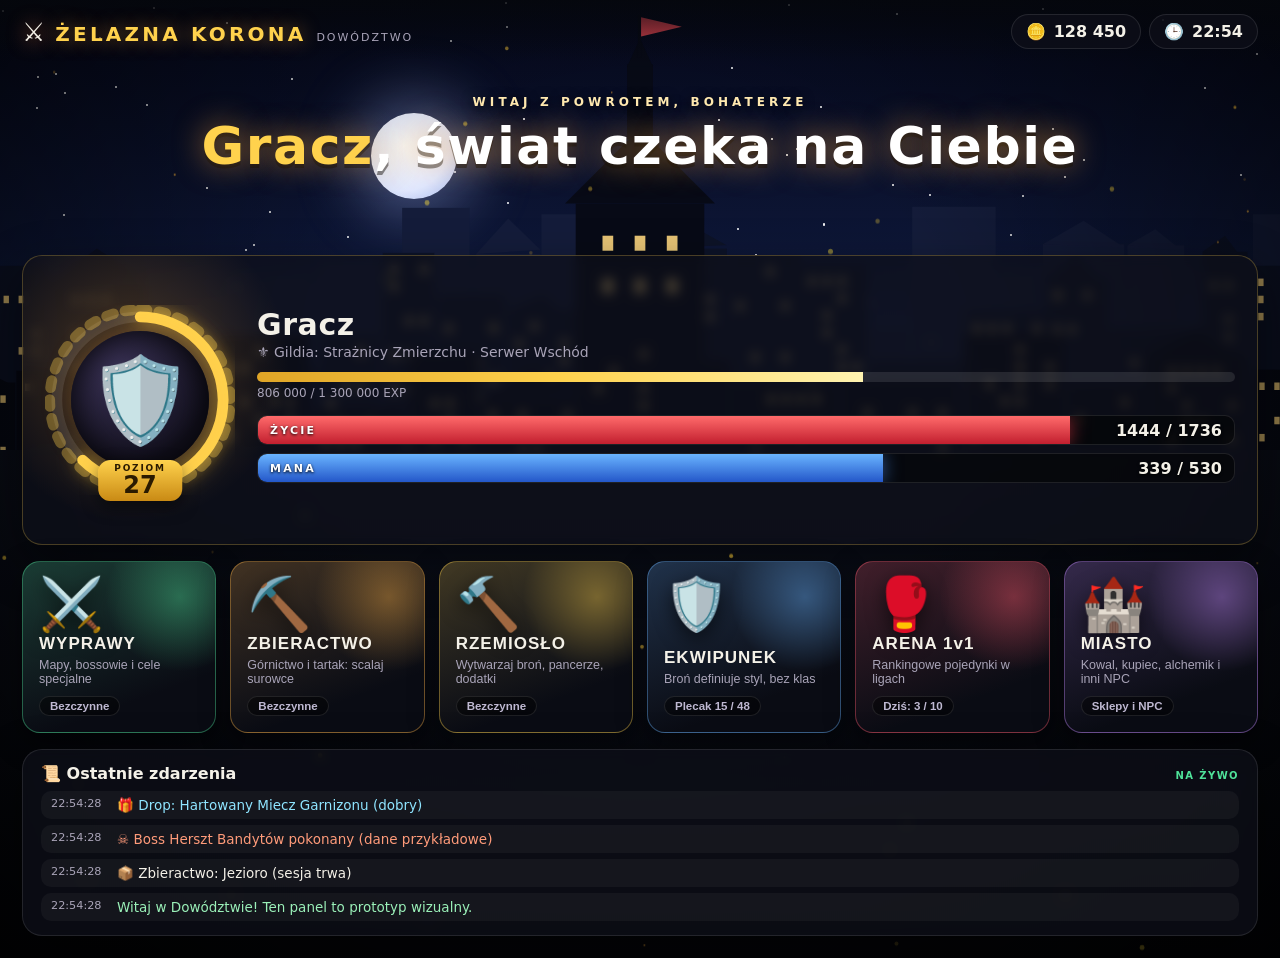
==== commit 7bb77226: "Gra v2: Zbieractwo (Gornictwo i Tartak, plansza ze scalaniem surowcow) Co-Authored-By: Claude Sonnet" ====
--- a/index.html
+++ b/index.html
@@ -7,6 +7,7 @@
 <link rel="stylesheet" href="panel.css">
 <link rel="stylesheet" href="inventory.css">
 <link rel="stylesheet" href="expedition.css">
+<link rel="stylesheet" href="gather.css">
 </head>
 <body>
 <div id="app" class="app" data-tod="day">
@@ -78,5 +79,6 @@
 <script src="inventory.js"></script>
 <script src="panel.js"></script>
 <script src="expedition.js"></script>
+<script src="gather.js"></script>
 </body>
 </html>
--- a/panel.css
+++ b/panel.css
@@ -170,3 +170,6 @@
 .combat div{padding:8px 10px;border-radius:12px;background:rgba(255,255,255,.05);border:1px solid var(--line);text-align:center}
 .combat small{display:block;letter-spacing:.14em;font-size:10px;font-weight:800;color:var(--mut)}
 .combat b{font-size:22px;font-weight:900;font-variant-numeric:tabular-nums}
+
+.tile.locked{opacity:.62;filter:saturate(.5)}
+.tile.locked em{border-color:var(--red);color:#ffb3b3}
--- a/gather.css
+++ b/gather.css
@@ -0,0 +1,84 @@
+/* ZBIERACTWO */
+.g-ov{position:fixed;inset:0;z-index:50;display:grid;place-items:center;padding:12px;background:rgba(3,4,9,.86)}
+.g-ov[hidden]{display:none}
+.g-win{width:min(900px,100%);max-height:100%;overflow:auto;border-radius:20px;border:1px solid rgba(255,210,77,.35);background:linear-gradient(180deg,#14151f,#0b0c14);box-shadow:0 30px 90px rgba(0,0,0,.7)}
+.g-head{display:flex;align-items:center;gap:14px;padding:12px 18px;border-bottom:1px solid var(--line);position:sticky;top:0;background:#12131c;z-index:5}
+.g-head>b{font-size:18px;letter-spacing:.14em;color:var(--gold)}
+.gtabs{display:flex;gap:8px;margin-left:auto}
+.gtab{cursor:pointer;padding:8px 14px;border-radius:12px;border:1px solid var(--line);background:rgba(255,255,255,.04);color:var(--ink);font-weight:800;display:flex;gap:8px;align-items:center}
+.gtab small{color:var(--mut);font-weight:700}
+.gtab.on{background:linear-gradient(#3a3016,#1f1a0d);border-color:var(--gold)}
+.g-head .x{background:none;border:1px solid var(--line);color:var(--ink);width:34px;height:34px;border-radius:10px;cursor:pointer}
+.g-head .x:hover{border-color:var(--red);color:var(--red)}
+
+/* scena */
+.gscene{position:relative;height:250px;margin:14px;border-radius:18px;overflow:hidden;border:2px solid #6a5424;box-shadow:inset 0 0 80px #000}
+.gbg{position:absolute;inset:0}
+.gscene[data-scene="mining"] .gbg{background:radial-gradient(ellipse at 50% 70%,#5a4a3a 0,#2a2118 45%,#0c0907 85%)}
+.gscene[data-scene="sawmill"] .gbg{background:radial-gradient(ellipse at 50% 70%,#6a4a2a 0,#33220f 45%,#0e0903 85%)}
+.gscene::after{content:"";position:absolute;inset:0;background:radial-gradient(ellipse at 50% 50%,transparent 50%,rgba(0,0,0,.8) 100%);pointer-events:none}
+.gmine,.gsaw{position:absolute;inset:0;display:none}
+.gscene[data-scene="mining"] .gmine{display:block}
+.gscene[data-scene="sawmill"] .gsaw{display:block}
+.rock{position:absolute;left:50%;bottom:34px;font-size:128px;line-height:1;transform:translateX(-50%);filter:drop-shadow(0 14px 12px #000)}
+.gscene.hit .rock{animation:rockhit .3s linear}
+@keyframes rockhit{0%,100%{transform:translateX(-50%)}30%{transform:translateX(calc(-50% + 7px)) rotate(2deg)}65%{transform:translateX(calc(-50% - 6px)) rotate(-2deg)}}
+.pick{position:absolute;left:calc(50% + 20px);bottom:100px;font-size:96px;line-height:1;transform-origin:20% 90%;transform:rotate(30deg);filter:drop-shadow(0 8px 8px #000)}
+.gscene.run .pick{animation:swing 1.4s ease-in-out infinite}
+@keyframes swing{0%,100%{transform:rotate(60deg)}45%{transform:rotate(-30deg)}55%{transform:rotate(-30deg)}}
+.lamp{position:absolute;top:14px;font-size:38px;animation:flick 2.2s ease-in-out infinite;filter:drop-shadow(0 0 16px #ffb347)}
+.lamp.l{left:12%}
+@keyframes flick{50%{opacity:.6;filter:drop-shadow(0 0 6px #ffb347)}}
+.cart{position:absolute;left:8%;bottom:30px;font-size:64px}
+.gscene.run .cart{animation:cartw 3s ease-in-out infinite}
+@keyframes cartw{50%{transform:translateX(10px) rotate(2deg)}}
+.log{position:absolute;left:12%;bottom:78px;font-size:110px;line-height:1;transform:rotate(90deg);filter:drop-shadow(0 12px 10px #000)}
+.gscene.run .log{animation:slide 3.4s linear infinite}
+@keyframes slide{0%{left:6%}100%{left:66%}}
+.blade{position:absolute;left:46%;bottom:90px;font-size:100px;line-height:1;filter:drop-shadow(0 10px 10px #000)}
+.gscene.run .blade{animation:saw .35s ease-in-out infinite alternate}
+@keyframes saw{from{transform:translateY(-8px) rotate(-8deg)}to{transform:translateY(10px) rotate(8deg)}}
+.belt{position:absolute;left:0;right:0;bottom:44px;height:26px;background:repeating-linear-gradient(90deg,#3a2c1a 0 24px,#241a0e 24px 48px);border-top:2px solid #7a5a2a;border-bottom:2px solid #1a1208}
+.gscene.run .belt{animation:beltm .6s linear infinite}
+@keyframes beltm{to{background-position:48px 0}}
+.planks{position:absolute;right:6%;bottom:68px;font-size:70px}
+.gp{position:absolute;left:50%;top:55%;font-size:22px;pointer-events:none;animation:gp .9s ease-out forwards}
+@keyframes gp{to{transform:translate(var(--dx),var(--dy));opacity:0}}
+
+.g-ctl{display:flex;justify-content:center;padding:0 14px}
+.gstart{cursor:pointer;border:1px solid var(--line);border-radius:14px;padding:12px 30px;font-size:15px;font-weight:900;letter-spacing:.06em;color:#fff;background:rgba(255,255,255,.08)}
+.gstart.go{background:linear-gradient(180deg,#ff8a45,#d6401f);border-color:#ffd24d;box-shadow:0 8px 24px rgba(255,90,40,.4)}
+.gstart:disabled{opacity:.55;cursor:not-allowed}
+
+/* plansza */
+.g-board{margin:14px;padding:14px;border-radius:16px;background:rgba(255,255,255,.03);border:1px solid var(--line)}
+.g-bhead{display:flex;gap:14px;align-items:baseline;flex-wrap:wrap;margin-bottom:10px}
+.g-bhead>b{letter-spacing:.1em}
+#gfree{color:var(--mut);font-size:13px}
+#gfree.full{color:#ffb347;font-weight:800}
+.lostc{color:#ff8a8a;font-size:12.5px}
+.ggrid{display:grid;grid-template-columns:repeat(5,minmax(0,1fr));gap:9px;max-width:540px;margin:0 auto}
+.gcell{position:relative;aspect-ratio:1;border-radius:14px;border:1px solid rgba(255,255,255,.1);background:radial-gradient(circle at 50% 35%,rgba(255,255,255,.07),rgba(0,0,0,.45));display:grid;place-items:center;user-select:none;transition:transform .12s,box-shadow .15s}
+.gcell.has{cursor:grab;border-color:color-mix(in srgb,var(--lc,#8a8fa8) 70%,transparent)}
+.gcell[data-l="1"]{--lc:#b8bdd0}.gcell[data-l="2"]{--lc:#5ee08a}.gcell[data-l="3"]{--lc:#5aa9ff}.gcell[data-l="4"]{--lc:#c58bff}.gcell[data-l="5"]{--lc:#ffb347}.gcell[data-l="6"]{--lc:#ff6a5a}.gcell[data-l="7"]{--lc:#fff2a0}
+.gcell.has{box-shadow:inset 0 0 16px color-mix(in srgb,var(--lc) 35%,transparent)}
+.gcell.has:hover{transform:translateY(-2px);box-shadow:0 0 16px color-mix(in srgb,var(--lc) 70%,transparent),inset 0 0 16px color-mix(in srgb,var(--lc) 40%,transparent)}
+.gcell.sel{outline:2px solid var(--gold);outline-offset:2px}
+.gcell.over{outline:2px dashed var(--green);outline-offset:2px;transform:scale(1.06)}
+.gcell .gi{filter:drop-shadow(0 4px 5px rgba(0,0,0,.6))}
+.gcell .gl{position:absolute;right:5px;bottom:3px;font-style:normal;font-size:11px;font-weight:900;color:var(--lc);text-shadow:0 1px 3px #000}
+.gcell[data-l="6"],.gcell[data-l="7"]{animation:glow 2s ease-in-out infinite}
+@keyframes glow{50%{box-shadow:0 0 20px var(--lc),inset 0 0 18px color-mix(in srgb,var(--lc) 45%,transparent)}}
+.gcell.fresh{animation:gfresh .9s cubic-bezier(.2,1.6,.4,1)}
+@keyframes gfresh{0%{transform:scale(.1) translateY(-60px);opacity:0}60%{transform:scale(1.2)}100%{transform:scale(1)}}
+.gcell.merged{animation:gmerge .8s ease-out}
+@keyframes gmerge{0%{transform:scale(.6);box-shadow:0 0 0 0 var(--lc)}50%{transform:scale(1.25);box-shadow:0 0 36px 10px var(--lc)}100%{transform:scale(1)}}
+.gdet{display:flex;gap:10px;flex-wrap:wrap;align-items:center;margin:14px auto 0;max-width:540px;padding:12px 14px;border-radius:12px;background:rgba(0,0,0,.35);border:1px solid var(--line);min-height:54px}
+.gdet .muted{color:var(--mut);font-size:13px}
+.gbtn{cursor:pointer;margin-left:auto;padding:10px 18px;border-radius:11px;border:1px solid #3ecf8e;background:linear-gradient(#2c8a5a,#1b5c3b);color:#fff;font-weight:900;letter-spacing:.06em}
+.gbtn:disabled{opacity:.5}
+.g-dev{display:flex;gap:8px;align-items:center;margin-top:12px;max-width:540px;margin-inline:auto}
+.g-dev small{letter-spacing:.2em;color:var(--mut);font-weight:800}
+.gdev{cursor:pointer;padding:6px 10px;border-radius:10px;border:1px dashed rgba(255,255,255,.25);background:rgba(0,0,0,.35);color:var(--mut);font-weight:700}
+@media(max-width:560px){.ggrid{grid-template-columns:repeat(4,minmax(0,1fr))}}
+@media(prefers-reduced-motion:reduce){.pick,.blade,.log,.belt,.cart,.lamp{animation:none!important}}
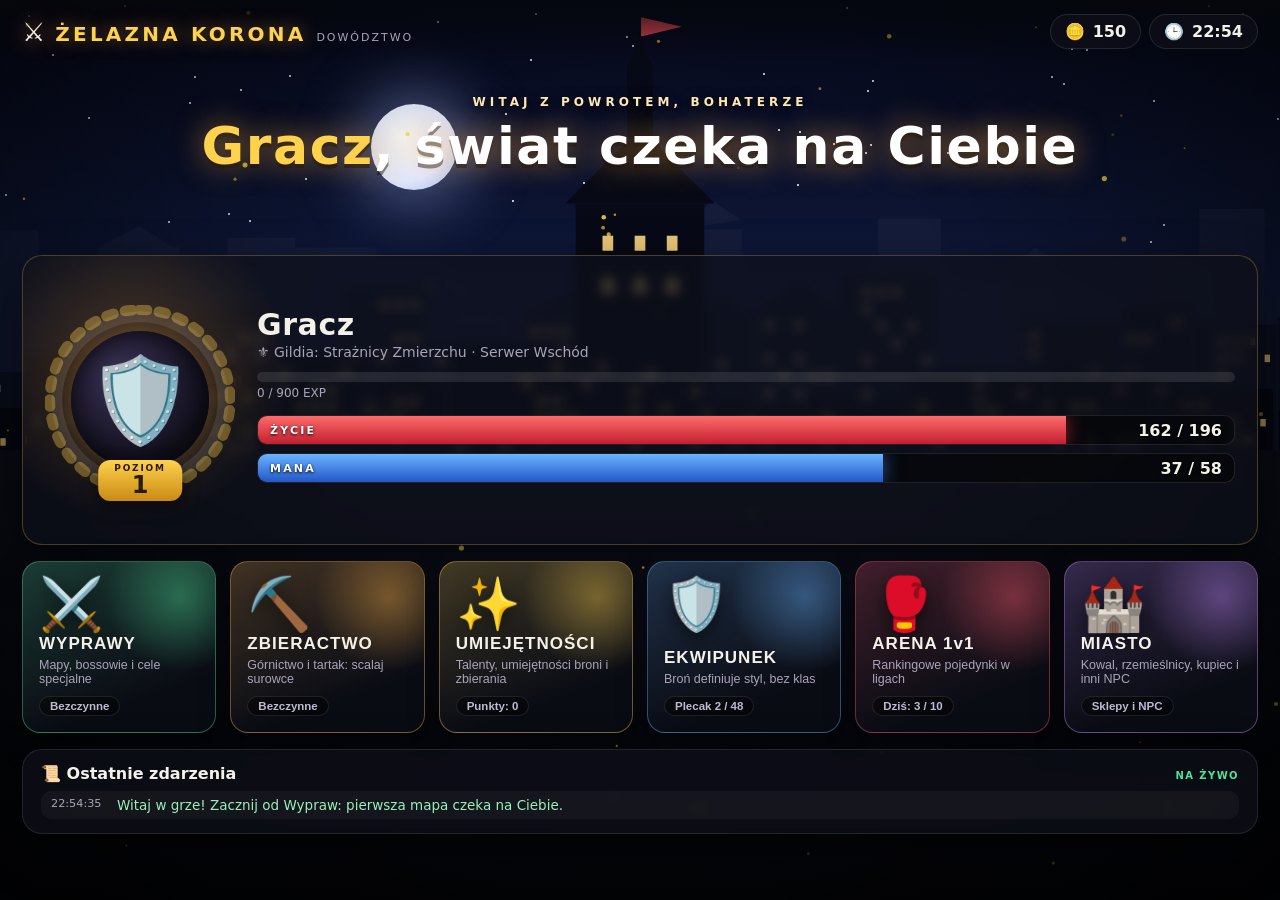
==== commit 08c19957: "Gra v2: ekran Umiejetnosci (5 umiejetnosci na bron, punkty co poziom) i pasek umiejetnosci w Wyprawa" ====
--- a/index.html
+++ b/index.html
@@ -8,6 +8,7 @@
 <link rel="stylesheet" href="inventory.css">
 <link rel="stylesheet" href="expedition.css">
 <link rel="stylesheet" href="gather.css">
+<link rel="stylesheet" href="skills.css">
 </head>
 <body>
 <div id="app" class="app" data-tod="day">
@@ -75,10 +76,12 @@
 
   <div id="toast" class="toast" role="status"></div>
 </div>
+<script src="skills.js"></script>
 <script src="sim.js"></script>
 <script src="inventory.js"></script>
 <script src="panel.js"></script>
 <script src="expedition.js"></script>
 <script src="gather.js"></script>
+<script src="skills-ui.js"></script>
 </body>
 </html>
--- a/panel.css
+++ b/panel.css
@@ -173,3 +173,18 @@
 
 .tile.locked{opacity:.62;filter:saturate(.5)}
 .tile.locked em{border-color:var(--red);color:#ffb3b3}
+
+/* ---------- okno Miasta ---------- */
+.city-ov{position:fixed;inset:0;z-index:50;display:grid;place-items:center;padding:14px;background:rgba(3,4,9,.86)}
+.city-ov[hidden]{display:none}
+.city-win{width:min(820px,100%);max-height:100%;overflow:auto;padding:18px;border-radius:20px;border:1px solid rgba(197,139,255,.4);background:linear-gradient(180deg,#171424,#0b0c14);box-shadow:0 30px 90px rgba(0,0,0,.7)}
+.city-head{display:flex;justify-content:space-between;align-items:center}
+.city-head b{font-size:18px;letter-spacing:.14em;color:#d9b8ff}
+.city-head .x{background:none;border:1px solid var(--line);color:var(--ink);width:34px;height:34px;border-radius:10px;cursor:pointer}
+.city-win .muted{color:var(--mut);font-size:13.5px}
+.city-grid{display:grid;grid-template-columns:repeat(auto-fill,minmax(230px,1fr));gap:12px;margin-top:12px}
+.npc{position:relative;display:flex;flex-direction:column;gap:3px;padding:14px;border-radius:16px;border:1px solid rgba(197,139,255,.3);background:linear-gradient(160deg,rgba(197,139,255,.14),rgba(10,12,20,.9))}
+.npc i{font-style:normal;font-size:40px;line-height:1}
+.npc b{font-size:16px;letter-spacing:.05em}
+.npc small{color:var(--mut)}
+.npc em{align-self:flex-start;margin-top:6px;font-style:normal;font-size:11.5px;font-weight:800;padding:3px 10px;border-radius:999px;background:rgba(0,0,0,.45);border:1px solid var(--line);color:#bfb9d2}
--- a/expedition.css
+++ b/expedition.css
@@ -123,3 +123,28 @@
 .xp-ctl{gap:10px;flex-wrap:wrap}
 .xdev{cursor:pointer;padding:9px 14px;border-radius:12px;border:1px dashed rgba(255,255,255,.25);background:rgba(0,0,0,.35);color:var(--mut);font-weight:700}
 .xdev:hover{color:var(--ink);border-color:var(--gold)}
+
+.fx.orb{font-size:44px;color:#d9a8ff;text-shadow:0 0 18px #b979ff;animation:arrow .24s ease-in forwards;left:0}
+.fx.arcane{width:36px;height:36px;margin:-18px 0 0 -18px;border-radius:50%;border:4px solid #c58bff;box-shadow:0 0 28px #b979ff,inset 0 0 18px #d9a8ff;animation:shock .65s ease-out forwards}
+.fx.arcane.crit{border-color:#ffd24d;box-shadow:0 0 36px #ff9a3a,inset 0 0 22px #ffd24d}
+
+/* ---- pasek umiejętności ---- */
+.xhot{display:none}
+.xskills{position:absolute;left:12px;right:12px;bottom:38px;z-index:11;display:flex;gap:8px;justify-content:center;flex-wrap:wrap}
+.xloot{bottom:122px!important}
+.sk{--cd:0;position:relative;overflow:hidden;width:116px;min-height:82px;padding:7px 6px 6px;border-radius:12px;border:1px solid rgba(255,255,255,.2);background:rgba(8,10,18,.88);color:var(--ink);cursor:pointer;display:flex;flex-direction:column;align-items:center;gap:1px;transition:transform .12s,box-shadow .2s,border-color .2s}
+.sk:hover{transform:translateY(-2px);border-color:var(--gold)}
+.sk::after{content:"";position:absolute;inset:0;background:conic-gradient(rgba(0,0,0,.72) calc(var(--cd) * 360deg),transparent 0);pointer-events:none}
+.sk-ic{font-style:normal;font-size:26px;line-height:1.1}
+.sk-n{font-size:11.5px;text-align:center;line-height:1.15}
+.sk-m{font-size:10px;color:var(--mut)}
+.sk-key{position:absolute;left:5px;top:3px;font-size:10px;font-weight:900;color:var(--gold)}
+.sk-r{position:absolute;right:5px;top:3px;font-style:normal;font-size:10px;font-weight:900;color:#9fd4ff}
+.sk-auto{position:absolute;right:4px;bottom:3px;z-index:2;font-size:9px;font-weight:900;padding:1px 5px;border-radius:6px;border:1px solid rgba(255,255,255,.25);color:var(--mut);background:rgba(0,0,0,.5)}
+.sk-auto.on{color:#06210f;background:var(--green);border-color:var(--green)}
+.sk.nomana{border-color:#5a6fff;opacity:.8}
+.sk.active{border-color:var(--gold);box-shadow:0 0 18px rgba(255,210,77,.6)}
+.sk.cast{animation:skcast .55s ease-out}
+@keyframes skcast{0%{box-shadow:0 0 0 0 #9fd4ff}40%{box-shadow:0 0 26px 8px #9fd4ff;transform:scale(1.12)}100%{box-shadow:none}}
+.sk-hint{padding:8px 14px;border-radius:12px;background:rgba(8,10,18,.88);border:1px dashed rgba(255,255,255,.25);color:var(--mut);font-size:13px}
+.sk-link{cursor:pointer;margin-left:4px;padding:3px 10px;border-radius:8px;border:1px solid var(--gold);background:rgba(255,210,77,.12);color:var(--gold);font-weight:800}
--- a/gather.css
+++ b/gather.css
@@ -20,7 +20,7 @@
 .gmine,.gsaw{position:absolute;inset:0;display:none}
 .gscene[data-scene="mining"] .gmine{display:block}
 .gscene[data-scene="sawmill"] .gsaw{display:block}
-.rock{position:absolute;left:50%;bottom:34px;font-size:128px;line-height:1;transform:translateX(-50%);filter:drop-shadow(0 14px 12px #000)}
+.rock{position:absolute;left:50%;bottom:40px;font-size:128px;line-height:1;transform:translateX(-50%);filter:drop-shadow(0 14px 12px #000)}
 .gscene.hit .rock{animation:rockhit .3s linear}
 @keyframes rockhit{0%,100%{transform:translateX(-50%)}30%{transform:translateX(calc(-50% + 7px)) rotate(2deg)}65%{transform:translateX(calc(-50% - 6px)) rotate(-2deg)}}
 .pick{position:absolute;left:calc(50% + 20px);bottom:100px;font-size:96px;line-height:1;transform-origin:20% 90%;transform:rotate(30deg);filter:drop-shadow(0 8px 8px #000)}
@@ -82,3 +82,63 @@
 .gdev{cursor:pointer;padding:6px 10px;border-radius:10px;border:1px dashed rgba(255,255,255,.25);background:rgba(0,0,0,.35);color:var(--mut);font-weight:700}
 @media(max-width:560px){.ggrid{grid-template-columns:repeat(4,minmax(0,1fr))}}
 @media(prefers-reduced-motion:reduce){.pick,.blade,.log,.belt,.cart,.lamp{animation:none!important}}
+
+/* ---- cel z paskiem HP (skała / kłoda) ---- */
+.gtarget{position:absolute;left:50%;top:12px;transform:translateX(-50%);z-index:6;width:min(360px,80%);text-align:center;padding:6px 12px;border-radius:12px;background:rgba(8,8,14,.78);border:1px solid rgba(255,255,255,.14)}
+.gtarget b{font-size:14px;letter-spacing:.1em}
+.tbar{height:10px;margin:5px 0 3px;border-radius:6px;background:rgba(0,0,0,.6);overflow:hidden;border:1px solid rgba(255,255,255,.1)}
+.tbar i{display:block;height:100%;width:100%;background:linear-gradient(90deg,#c97a1f,#ffd24d);transition:width .1s linear}
+.gtarget small{color:var(--mut);font-size:11.5px}
+.shadow{position:absolute;left:50%;bottom:30px;width:200px;height:26px;margin-left:-100px;border-radius:50%;background:radial-gradient(ellipse,rgba(0,0,0,.75),transparent 70%)}
+.crack{position:absolute;inset:8% 6%;pointer-events:none;opacity:0;transition:opacity .2s;background:linear-gradient(115deg,transparent 46%,rgba(0,0,0,.75) 47% 49%,transparent 50%),linear-gradient(65deg,transparent 56%,rgba(0,0,0,.7) 57% 59%,transparent 60%)}
+.gscene.c1 .crack{opacity:.55}.gscene.c2 .crack{opacity:1;background:linear-gradient(115deg,transparent 46%,rgba(0,0,0,.8) 47% 49%,transparent 50%),linear-gradient(65deg,transparent 56%,rgba(0,0,0,.8) 57% 59%,transparent 60%),linear-gradient(170deg,transparent 40%,rgba(0,0,0,.8) 41% 43%,transparent 44%)}
+.rock,.log{will-change:transform}
+.rock.hit,.log.hit{animation:tgthit .3s linear}
+.log.hit{animation:tgthit2 .3s linear}
+@keyframes tgthit{0%,100%{transform:translateX(-50%) scale(1)}30%{transform:translateX(calc(-50% + 7px)) scale(.96) rotate(2deg)}65%{transform:translateX(calc(-50% - 6px)) scale(.97) rotate(-2deg)}}
+@keyframes tgthit2{0%,100%{transform:rotate(90deg) scale(1)}30%{transform:rotate(92deg) scale(.96)}65%{transform:rotate(88deg) scale(.97)}}
+.pick{animation:none!important;transform:rotate(55deg)}
+.pick.strike{animation:pickstrike .5s ease-in-out!important}
+@keyframes pickstrike{0%{transform:rotate(55deg)}40%{transform:rotate(-35deg)}55%{transform:rotate(-35deg)}100%{transform:rotate(55deg)}}
+.blade{animation:none!important}
+.blade.strike{animation:bladestrike .4s ease-in-out!important}
+@keyframes bladestrike{0%,100%{transform:translateY(0) rotate(0)}30%{transform:translateY(24px) rotate(10deg)}60%{transform:translateY(-6px) rotate(-8deg)}}
+.log{animation:none!important;left:calc(50% - 56px)!important;bottom:84px!important}
+.gscene.break .rock,.gscene.break .log{animation:brk .55s ease-out}
+@keyframes brk{0%{transform:translateX(-50%) scale(1.15);filter:brightness(2.2) drop-shadow(0 14px 12px #000)}60%{transform:translateX(-50%) scale(.6);opacity:.4}100%{transform:translateX(-50%) scale(1);opacity:1}}
+.gscene.break .log{animation:brk2 .55s ease-out}
+@keyframes brk2{0%{transform:rotate(90deg) scale(1.15);filter:brightness(2.2)}60%{transform:rotate(90deg) scale(.6);opacity:.4}100%{transform:rotate(90deg) scale(1);opacity:1}}
+.gnums{position:absolute;inset:0;pointer-events:none;z-index:7}
+.gn{position:absolute;font-size:24px;font-weight:900;color:#fff;text-shadow:0 2px 0 #000,0 0 12px #f90;animation:gnum .9s ease-out forwards}
+.gn.big{font-size:34px;color:#ffd24d}
+@keyframes gnum{from{opacity:1;transform:translateY(0) scale(.7)}to{opacity:0;transform:translateY(-60px) scale(1.15)}}
+.gscene .gp{top:58%}
+.tbar i{transition:none!important}
+.crack{inset:10% 8%;background:linear-gradient(112deg,transparent 49.3%,rgba(20,10,0,.85) 49.7% 50.5%,transparent 50.9%),linear-gradient(68deg,transparent 58.3%,rgba(20,10,0,.8) 58.7% 59.5%,transparent 59.9%)}
+.gscene.c2 .crack{background:linear-gradient(112deg,transparent 49.3%,rgba(20,10,0,.9) 49.7% 50.5%,transparent 50.9%),linear-gradient(68deg,transparent 58.3%,rgba(20,10,0,.85) 58.7% 59.5%,transparent 59.9%),linear-gradient(172deg,transparent 40.3%,rgba(20,10,0,.85) 40.7% 41.5%,transparent 41.9%),linear-gradient(20deg,transparent 30.3%,rgba(20,10,0,.8) 30.7% 31.5%,transparent 31.9%)}
+
+/* poziom zbierania i jawne szanse */
+.g-skill{margin:0 14px;padding:12px 14px;border-radius:14px;background:rgba(255,255,255,.04);border:1px solid var(--line)}
+.gsk-row{display:flex;gap:12px;align-items:center;flex-wrap:wrap}
+.gsk-row b{letter-spacing:.04em}
+.gsk-bar{flex:1;min-width:80px;height:10px;border-radius:6px;background:rgba(0,0,0,.5);overflow:hidden;border:1px solid rgba(255,255,255,.1)}
+.gsk-bar i{display:block;height:100%;background:linear-gradient(90deg,#4fe39a,#ffd24d)}
+.gsk-row span{color:var(--mut);font-size:13px}
+.g-skill details{margin-top:8px;color:var(--mut);font-size:13px}
+.g-skill summary{cursor:pointer;color:var(--ink);font-weight:700}
+.gsk-p{margin:6px 0 0;line-height:1.5}
+.g-msg{min-height:20px;margin:10px auto 0;max-width:540px;text-align:center;font-weight:800;font-size:13.5px}
+.g-msg.ok{color:var(--green)}.g-msg.bad{color:#ff8a8a}
+.gcell.failed{animation:gfail .6s ease-out}
+@keyframes gfail{0%,100%{transform:translateX(0)}20%{transform:translateX(-7px);box-shadow:0 0 18px #ff4a4a}40%{transform:translateX(7px)}60%{transform:translateX(-5px)}80%{transform:translateX(5px)}}
+.gcell[data-l="8"]{--lc:#ff9ad0}.gcell[data-l="9"]{--lc:#ffffff}
+.gcell[data-l="8"],.gcell[data-l="9"]{animation:glow 2s ease-in-out infinite}
+
+/* podpowiedzi szansy scalenia */
+.g-chances{display:flex;gap:6px;flex-wrap:wrap;justify-content:center;margin:12px auto 0;max-width:540px}
+.gch-t{color:var(--mut);font-size:12px;font-weight:800;letter-spacing:.06em;align-self:center;margin-right:2px}
+.gch{padding:3px 9px;border-radius:999px;border:1px solid var(--line);background:rgba(0,0,0,.35);font-size:12px;font-weight:800;color:var(--ink);font-variant-numeric:tabular-nums}
+.gch.on{border-color:#3ecf8e;background:rgba(62,207,142,.18);color:#9af0b8;box-shadow:0 0 10px rgba(62,207,142,.35)}
+.gcell[data-hint]{outline:2px solid #3ecf8e;outline-offset:1px}
+.gcell[data-hint]::after{content:attr(data-hint) "%";position:absolute;top:-7px;left:50%;transform:translateX(-50%);padding:1px 7px;border-radius:9px;background:#1b5c3b;border:1px solid #3ecf8e;color:#fff;font-size:11.5px;font-weight:900;z-index:3;animation:hintp 1s ease-in-out infinite}
+@keyframes hintp{50%{box-shadow:0 0 10px #3ecf8e}}
--- a/skills.css
+++ b/skills.css
@@ -0,0 +1,66 @@
+/* UMIEJĘTNOŚCI */
+.sk-ov{position:fixed;inset:0;z-index:50;display:grid;place-items:center;padding:12px;background:rgba(3,4,9,.88)}
+.sk-ov[hidden]{display:none}
+.sk-win{--wc:#ff8a45;width:min(1180px,100%);max-height:100%;overflow:auto;border-radius:20px;border:1px solid color-mix(in srgb,var(--wc) 50%,transparent);background:radial-gradient(ellipse at 50% -10%,color-mix(in srgb,var(--wc) 18%,#14151f),#0b0c14 60%);box-shadow:0 30px 90px rgba(0,0,0,.7),0 0 70px color-mix(in srgb,var(--wc) 18%,transparent);transition:border-color .3s,box-shadow .3s}
+.sk-head{display:flex;align-items:center;gap:14px;padding:14px 18px;border-bottom:1px solid var(--line);position:sticky;top:0;background:rgba(14,15,24,.96);z-index:5}
+.sk-head>b{font-size:19px;letter-spacing:.14em;color:var(--gold)}
+.sk-lvl{padding:4px 12px;border-radius:10px;background:linear-gradient(#ffd24d,#c98a14);color:#2a1a00;font-weight:900}
+.sk-pts{margin-left:auto;display:flex;align-items:baseline;gap:8px;padding:6px 16px;border-radius:14px;background:rgba(0,0,0,.45);border:1px solid var(--line)}
+.sk-pts small{letter-spacing:.2em;color:var(--mut);font-weight:800;font-size:10px}
+.sk-pts b{font-size:30px;font-weight:900;font-variant-numeric:tabular-nums}
+.sk-pts.has{border-color:var(--gold);box-shadow:0 0 22px rgba(255,210,77,.45);animation:skpulse 1.6s ease-in-out infinite}
+.sk-pts.has b{color:var(--gold);text-shadow:0 0 16px rgba(255,200,60,.8)}
+@keyframes skpulse{50%{box-shadow:0 0 34px rgba(255,210,77,.75)}}
+.sk-head .x{background:none;border:1px solid var(--line);color:var(--ink);width:34px;height:34px;border-radius:10px;cursor:pointer}
+.sk-info{margin:12px 18px 0;color:var(--mut);font-size:13.5px}
+.sk-info b{color:var(--gold)}
+.sk-tabs{display:flex;gap:10px;margin:14px 18px 0;flex-wrap:wrap}
+.sktab{--wc:#ff8a45;cursor:pointer;display:flex;align-items:center;gap:10px;padding:10px 18px;border-radius:14px;border:1px solid var(--line);background:rgba(255,255,255,.04);color:var(--ink);transition:.2s}
+.sktab i{font-style:normal;font-size:26px}
+.sktab b{letter-spacing:.06em}
+.sktab small{color:var(--mut)}
+.sktab.on{border-color:var(--wc);background:linear-gradient(160deg,color-mix(in srgb,var(--wc) 30%,#14151f),#0c0d16);box-shadow:0 0 22px color-mix(in srgb,var(--wc) 45%,transparent)}
+.sk-grid{display:grid;grid-template-columns:repeat(auto-fit,minmax(200px,1fr));gap:14px;padding:16px 18px}
+.skc{position:relative;overflow:hidden;display:flex;flex-direction:column;gap:6px;padding:16px 14px 14px;border-radius:18px;border:1px solid rgba(255,255,255,.12);background:linear-gradient(170deg,color-mix(in srgb,var(--wc) 14%,#151622),#0b0c14 70%);transition:transform .15s,box-shadow .25s,border-color .25s}
+@keyframes skin{from{opacity:0;transform:translateY(18px) scale(.96)}}
+.skc:hover{transform:translateY(-3px)}
+.skc.learned{border-color:color-mix(in srgb,var(--wc) 60%,transparent);box-shadow:0 0 20px color-mix(in srgb,var(--wc) 25%,transparent)}
+.skc.max{border-color:var(--gold);box-shadow:0 0 28px rgba(255,210,77,.4)}
+.skc.locked{filter:grayscale(.85) brightness(.7)}
+.skk{position:absolute;right:10px;top:10px;font-size:10px;letter-spacing:.14em;text-transform:uppercase;color:var(--mut);font-weight:800}
+.skic{position:relative;width:78px;height:78px;margin:6px auto 2px;border-radius:50%;display:grid;place-items:center;background:radial-gradient(circle at 35% 30%,color-mix(in srgb,var(--wc) 55%,#2a2d44),#0c0d16 72%);box-shadow:0 0 24px color-mix(in srgb,var(--wc) 50%,transparent),inset 0 0 18px rgba(0,0,0,.6)}
+.skic::before{content:"";position:absolute;inset:-7px;border-radius:50%;border:1.5px dashed color-mix(in srgb,var(--wc) 55%,transparent);animation:skspin 14s linear infinite}
+@keyframes skspin{to{transform:rotate(360deg)}}
+.skic i{font-style:normal;font-size:38px;filter:drop-shadow(0 4px 6px rgba(0,0,0,.6));animation:skfloat 3.2s ease-in-out infinite}
+@keyframes skfloat{50%{transform:translateY(-4px) scale(1.05)}}
+.skc h3{margin:0;text-align:center;font-size:15.5px;letter-spacing:.04em}
+.skbar{display:grid;grid-template-columns:repeat(20,1fr);gap:2px;margin-top:2px}
+.skbar i{height:7px;border-radius:2px;background:rgba(255,255,255,.1)}
+.skbar i.cap{background:rgba(255,255,255,.22)}
+.skbar i.on{background:linear-gradient(180deg,#ffe58a,var(--wc));box-shadow:0 0 6px color-mix(in srgb,var(--wc) 70%,transparent)}
+.skrank{text-align:center;font-weight:900;font-variant-numeric:tabular-nums;color:var(--gold)}
+.skdesc{margin:2px 0;font-size:12.5px;line-height:1.45;color:#d6d3e6;min-height:54px}
+.sknext{margin:0;font-size:11.5px;line-height:1.4;color:#8fe4b0;border-left:2px solid #3ecf8e;padding-left:8px}
+.skmeta{font-size:11px;color:var(--mut);text-align:center}
+.skup{margin-top:auto;cursor:pointer;padding:10px;border-radius:12px;border:1px solid var(--line);background:rgba(255,255,255,.06);color:var(--mut);font-weight:800;letter-spacing:.05em}
+.skup.ready{color:#fff;border-color:#3ecf8e;background:linear-gradient(#2c8a5a,#1b5c3b);box-shadow:0 0 16px rgba(62,207,142,.4);animation:skpulse2 1.6s ease-in-out infinite}
+@keyframes skpulse2{50%{box-shadow:0 0 26px rgba(62,207,142,.75)}}
+.skup:disabled{cursor:not-allowed}
+.sklock{position:absolute;left:10px;top:10px;padding:3px 10px;border-radius:999px;background:rgba(0,0,0,.65);border:1px solid rgba(255,255,255,.25);font-size:12px;font-weight:900;letter-spacing:.04em}
+.skc.up{animation:skup .7s ease-out}
+@keyframes skup{0%{box-shadow:0 0 0 0 var(--wc)}40%{box-shadow:0 0 40px 10px var(--wc);transform:scale(1.04)}100%{}}
+.skp{position:absolute;left:50%;top:38%;font-size:20px;pointer-events:none;animation:skpart .9s ease-out forwards}
+@keyframes skpart{to{transform:translate(var(--dx),var(--dy));opacity:0}}
+.skplus{position:absolute;left:50%;top:30%;transform:translateX(-50%);font-size:34px;font-weight:900;color:var(--gold);text-shadow:0 2px 0 #000,0 0 18px #ff9a3a;pointer-events:none;animation:skplus .9s ease-out forwards}
+@keyframes skplus{from{opacity:1;transform:translate(-50%,0) scale(.6)}to{opacity:0;transform:translate(-50%,-60px) scale(1.3)}}
+.sk-foot{display:flex;gap:14px;justify-content:space-between;align-items:center;flex-wrap:wrap;padding:0 18px 18px}
+.sk-grade{display:flex;gap:10px;align-items:center;color:var(--mut);font-size:13px;flex-wrap:wrap}
+.sk-grade span{padding:3px 10px;border-radius:999px;border:1px solid var(--line);background:rgba(0,0,0,.35);opacity:.7}
+.sk-dev{display:flex;gap:8px;align-items:center}
+.sk-dev small{letter-spacing:.2em;color:var(--mut);font-weight:800}
+@media(prefers-reduced-motion:reduce){.skic::before,.skic i,.skc,.sk-pts.has,.skup.ready{animation:none!important}}
+
+@media(min-width:1100px){.sk-grid{grid-template-columns:repeat(5,minmax(0,1fr))}}
+.skc.locked .skdesc{opacity:.7}
+
+.sk-grid.anim .skc{animation:skin .5s ease-out backwards;animation-delay:calc(var(--i) * 70ms)}
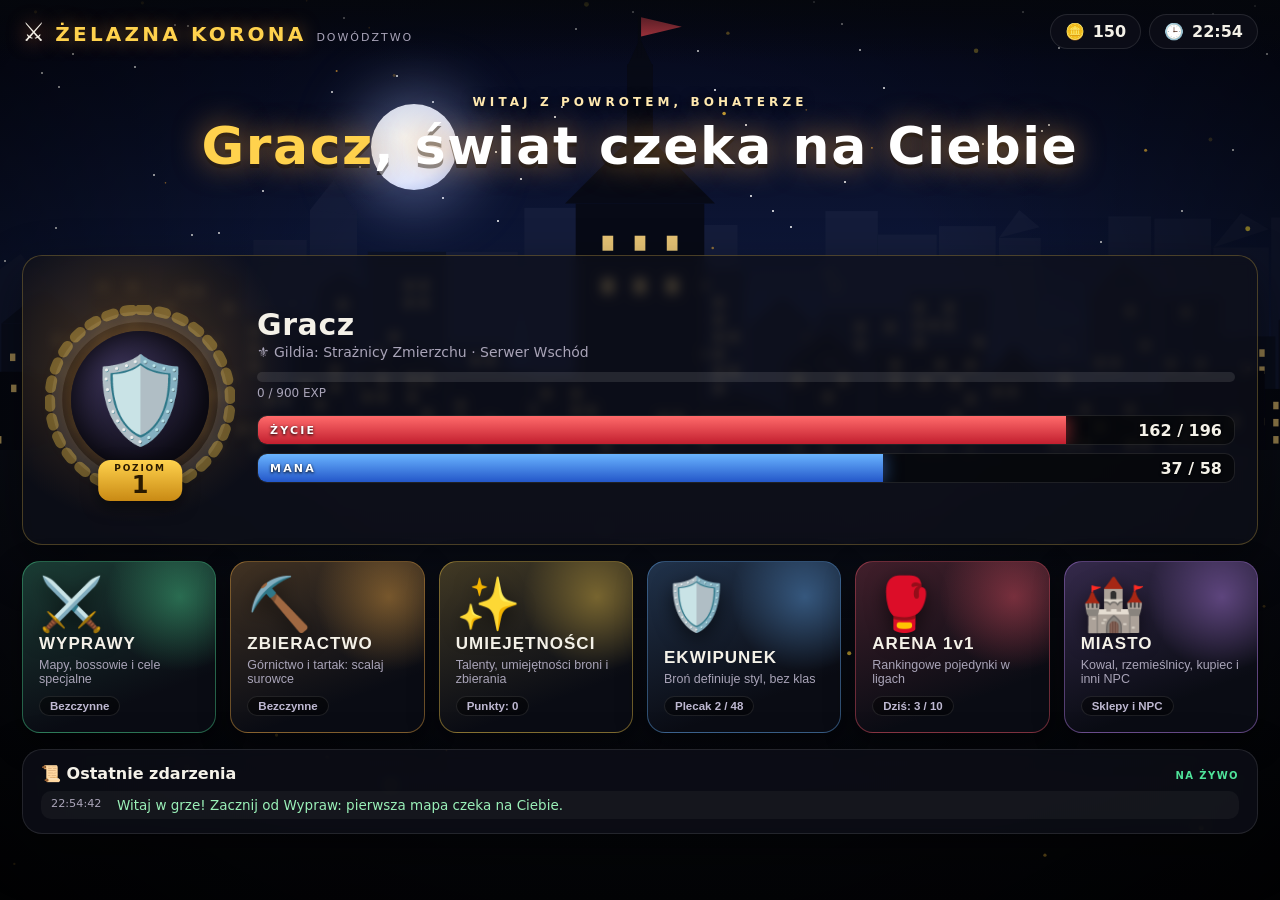
==== commit 1aec2770: "Gra v2: tabela broni (10 etapow), nazwy broni, umiejetnosci bez poziomow, aury Miecza, blokada zmian" ====
--- a/index.html
+++ b/index.html
@@ -76,6 +76,7 @@
 
   <div id="toast" class="toast" role="status"></div>
 </div>
+<script src="weapons.js"></script>
 <script src="skills.js"></script>
 <script src="sim.js"></script>
 <script src="inventory.js"></script>
--- a/inventory.css
+++ b/inventory.css
@@ -110,3 +110,7 @@
 .aslot.accept{animation:acceptA 1s ease-in-out infinite}
 @keyframes acceptA{50%{transform:translate(-50%,-50%) scale(1.1)}}
 .altar::before{background:conic-gradient(from 0deg,transparent,color-mix(in srgb,var(--aura) 9%,transparent) 12%,transparent 30%,transparent 55%,color-mix(in srgb,var(--aura) 7%,transparent) 68%,transparent 85%)}
+
+.altar.locked .aslot{opacity:.55}
+.altar.locked .core{filter:grayscale(.7)}
+.lockbar{position:absolute;left:0;right:0;top:0;z-index:6;padding:6px 10px;text-align:center;font-size:12px;font-weight:800;color:#ffb3b3;background:rgba(80,10,16,.82);border-bottom:1px solid #ff4d5a}
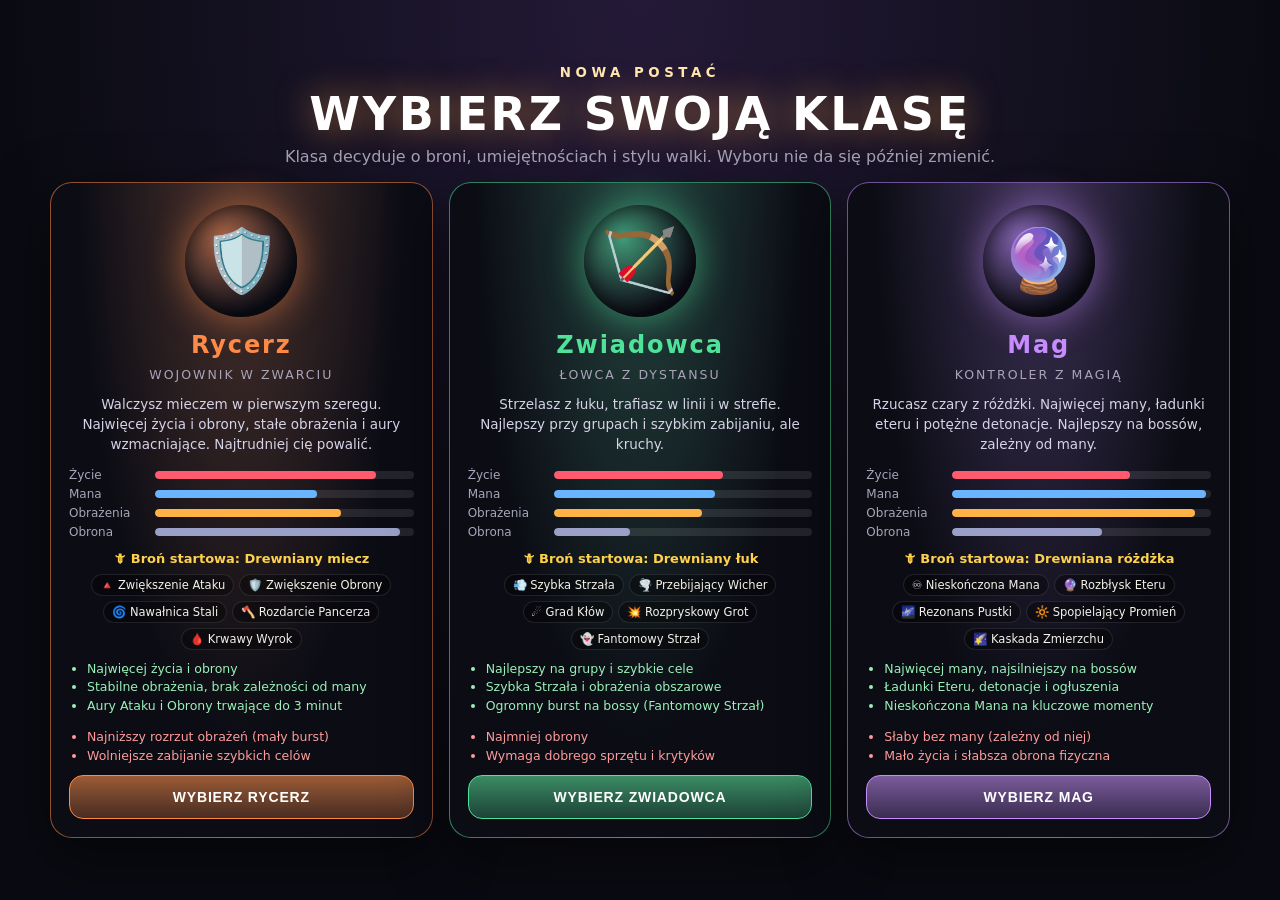
==== commit f532d621: "Gra v2: klasy (Rycerz, Zwiadowca, Mag), punkty statusu, pierwsze przedmioty z tabel wlasciciela (3 b" ====
--- a/index.html
+++ b/index.html
@@ -9,6 +9,7 @@
 <link rel="stylesheet" href="expedition.css">
 <link rel="stylesheet" href="gather.css">
 <link rel="stylesheet" href="skills.css">
+<link rel="stylesheet" href="class.css">
 </head>
 <body>
 <div id="app" class="app" data-tod="day">
@@ -84,5 +85,6 @@
 <script src="expedition.js"></script>
 <script src="gather.js"></script>
 <script src="skills-ui.js"></script>
+<script src="class-ui.js"></script>
 </body>
 </html>
--- a/expedition.css
+++ b/expedition.css
@@ -148,3 +148,27 @@
 @keyframes skcast{0%{box-shadow:0 0 0 0 #9fd4ff}40%{box-shadow:0 0 26px 8px #9fd4ff;transform:scale(1.12)}100%{box-shadow:none}}
 .sk-hint{padding:8px 14px;border-radius:12px;background:rgba(8,10,18,.88);border:1px dashed rgba(255,255,255,.25);color:var(--mut);font-size:13px}
 .sk-link{cursor:pointer;margin-left:4px;padding:3px 10px;border-radius:8px;border:1px solid var(--gold);background:rgba(255,210,77,.12);color:var(--gold);font-weight:800}
+
+/* POLANKA: Spaczony Korzeń i licznik zdarzeń */
+.xenemy.target.root{filter:drop-shadow(0 0 40px #b979ff) drop-shadow(0 18px 14px #000);animation:rootp 1.7s ease-in-out infinite}
+@keyframes rootp{0%,100%{transform:translateX(-50%) scale(1);filter:drop-shadow(0 0 26px #b979ff) drop-shadow(0 18px 14px #000)}50%{transform:translateX(-50%) scale(1.06);filter:drop-shadow(0 0 64px #e0b0ff) drop-shadow(0 18px 14px #000)}}
+.xpanel.target.root{border-color:#b979ff;box-shadow:0 0 20px rgba(185,121,255,.6)}
+.xpanel.target.root .ebar i{background:linear-gradient(90deg,#6a2fc0,#d9a8ff)}
+.xp-stage.targetwin .xbg{filter:hue-rotate(250deg) saturate(1.3) brightness(.8)}
+.xtimers{color:#cdbbff;font-size:12.5px}
+.xp-foot{row-gap:6px}
+
+/* ---- przyciski bossa i celu ---- */
+.xenc{display:grid;grid-template-columns:repeat(auto-fit,minmax(260px,1fr));gap:12px;padding:12px 14px 0}
+.enc{position:relative;cursor:pointer;display:flex;flex-direction:column;align-items:flex-start;gap:2px;padding:12px 16px 12px 62px;border-radius:14px;border:1px solid var(--line);background:rgba(255,255,255,.05);color:var(--ink);text-align:left;transition:transform .15s,box-shadow .2s,filter .2s}
+.enc i{position:absolute;left:14px;top:50%;transform:translateY(-50%);font-style:normal;font-size:34px}
+.enc b{font-size:15px;letter-spacing:.05em}
+.enc small{font-size:12px;color:var(--mut)}
+.enc.boss.ready{border-color:#ff4d5a;background:linear-gradient(120deg,rgba(255,60,70,.2),rgba(10,12,20,.9));box-shadow:0 0 18px rgba(255,60,70,.35)}
+.enc.target.ready{border-color:#b979ff;background:linear-gradient(120deg,rgba(185,121,255,.2),rgba(10,12,20,.9));box-shadow:0 0 18px rgba(185,121,255,.35)}
+.enc.ready:hover{transform:translateY(-2px)}
+.enc.ready small{color:#ffd24d;font-weight:800;letter-spacing:.08em}
+.enc.queued{border-color:var(--gold);background:rgba(255,210,77,.1);animation:skpulse 1.4s ease-in-out infinite}
+.enc.active{border-color:#ff9a3a;background:rgba(255,154,58,.12);box-shadow:0 0 22px rgba(255,154,58,.45)}
+.enc.cool,.enc.off{filter:grayscale(1);opacity:.6;cursor:not-allowed}
+.enc.cool small{color:#cfcfda;font-variant-numeric:tabular-nums}
--- a/skills.css
+++ b/skills.css
@@ -64,3 +64,27 @@
 .skc.locked .skdesc{opacity:.7}
 
 .sk-grid.anim .skc{animation:skin .5s ease-out backwards;animation-delay:calc(var(--i) * 70ms)}
+
+/* ---- Status ---- */
+.sk-pts.st{margin-left:auto}
+.sk-pts.st+.sk-pts{margin-left:10px}
+.sk-main{display:flex;gap:10px;margin:14px 18px 0}
+.sk-main button{cursor:pointer;padding:9px 20px;border-radius:12px;border:1px solid var(--line);background:rgba(255,255,255,.05);color:var(--ink);font-weight:800;letter-spacing:.04em}
+.sk-main button.on{border-color:var(--gold);background:linear-gradient(#3a3016,#1f1a0d);color:var(--gold)}
+.sk-stats{padding:12px 18px 18px}
+.sk-info2{margin:6px 0 12px;color:var(--mut);font-size:13.5px}
+.stlist{display:grid;gap:10px}
+.strow{--sc:#ff8a45;display:grid;grid-template-columns:48px 1fr 64px auto;gap:14px;align-items:center;padding:12px 14px;border-radius:16px;border:1px solid color-mix(in srgb,var(--sc) 45%,transparent);background:linear-gradient(110deg,color-mix(in srgb,var(--sc) 16%,#151622),#0c0d16 70%)}
+.strow i{font-style:normal;font-size:34px;text-align:center;filter:drop-shadow(0 4px 6px rgba(0,0,0,.6))}
+.stmid b{display:block;font-size:16px;letter-spacing:.04em}
+.stmid small{color:var(--mut);font-size:12.5px}
+.stval{font-size:28px;font-weight:900;text-align:center;font-variant-numeric:tabular-nums;color:var(--sc);text-shadow:0 0 14px color-mix(in srgb,var(--sc) 60%,transparent)}
+.stbtns{display:flex;gap:6px}
+.stbtn{cursor:pointer;padding:9px 12px;border-radius:10px;border:1px solid #3ecf8e;background:linear-gradient(#2c8a5a,#1b5c3b);color:#fff;font-weight:900}
+.stbtn:disabled{opacity:.4;cursor:not-allowed;border-color:var(--line);background:rgba(255,255,255,.06)}
+.sk-stats h4{margin:16px 0 8px;letter-spacing:.14em;color:var(--mut);font-size:12px}
+.stsum{display:grid;grid-template-columns:repeat(auto-fit,minmax(240px,1fr));gap:8px}
+.stsrow{display:flex;justify-content:space-between;padding:8px 12px;border-radius:10px;background:rgba(255,255,255,.04);border:1px solid var(--line);font-size:13.5px}
+.stsrow b{color:var(--gold);font-variant-numeric:tabular-nums}
+@media(max-width:600px){.strow{grid-template-columns:40px 1fr 48px}.stbtns{grid-column:1/-1}}
+.sk-win [hidden]{display:none!important}
--- a/class.css
+++ b/class.css
@@ -0,0 +1,36 @@
+/* WYBÓR KLASY */
+.cl-ov{position:fixed;inset:0;z-index:95;display:grid;place-items:center;padding:14px;overflow:auto;background:radial-gradient(ellipse at 50% 0%,#241a38 0,#0a0b12 70%)}
+.cl-ov[hidden]{display:none}
+.cl-win{width:min(1180px,100%)}
+.cl-head{text-align:center;margin-bottom:16px}
+.cl-head small{letter-spacing:.34em;color:#ffe9b0;font-weight:800}
+.cl-head h1{margin:6px 0;font-size:clamp(26px,4.5vw,46px);letter-spacing:.06em;color:#fff;text-shadow:0 0 34px rgba(255,170,60,.55)}
+.cl-head p{margin:0;color:var(--mut)}
+.cl-cards{display:grid;grid-template-columns:repeat(auto-fit,minmax(280px,1fr));gap:16px}
+.clcard{--cc:#ff8a45;position:relative;display:flex;flex-direction:column;gap:8px;padding:20px 18px 18px;border-radius:22px;border:1px solid color-mix(in srgb,var(--cc) 55%,transparent);background:radial-gradient(ellipse at 50% -10%,color-mix(in srgb,var(--cc) 26%,#171826),#0b0c14 62%);box-shadow:0 20px 60px rgba(0,0,0,.55);animation:clin .6s ease-out backwards;animation-delay:calc(var(--i) * 110ms);transition:transform .2s,box-shadow .25s}
+@keyframes clin{from{opacity:0;transform:translateY(26px) scale(.94)}}
+.clcard:hover{transform:translateY(-5px);box-shadow:0 26px 70px rgba(0,0,0,.6),0 0 40px color-mix(in srgb,var(--cc) 35%,transparent)}
+.clcard.picked{border-color:var(--cc);box-shadow:0 0 0 2px var(--cc),0 0 50px color-mix(in srgb,var(--cc) 50%,transparent)}
+.clic{width:112px;height:112px;margin:2px auto 0;border-radius:50%;display:grid;place-items:center;font-size:62px;background:radial-gradient(circle at 35% 30%,color-mix(in srgb,var(--cc) 60%,#2a2d44),#0c0d16 72%);box-shadow:0 0 36px color-mix(in srgb,var(--cc) 55%,transparent),inset 0 0 20px rgba(0,0,0,.6);animation:clfloat 3.4s ease-in-out infinite}
+@keyframes clfloat{50%{transform:translateY(-6px) scale(1.04)}}
+.clcard h2{margin:6px 0 0;text-align:center;font-size:24px;letter-spacing:.08em;color:var(--cc)}
+.cltag{text-align:center;color:var(--mut);font-size:12.5px;letter-spacing:.16em;text-transform:uppercase}
+.cldesc{margin:4px 0;font-size:13.5px;line-height:1.5;color:#d6d3e6;min-height:62px;text-align:center}
+.clstats{display:grid;gap:5px}
+.clbar{display:grid;grid-template-columns:78px 1fr;gap:8px;align-items:center;font-size:12px;color:var(--mut)}
+.cltrack{height:8px;border-radius:5px;background:rgba(255,255,255,.1);overflow:hidden}
+.cltrack i{display:block;height:100%;border-radius:5px}
+.clweapon{margin-top:4px;font-size:13px;font-weight:800;color:var(--gold);text-align:center}
+.clskills{display:flex;flex-wrap:wrap;gap:5px;justify-content:center}
+.clskills span{padding:3px 8px;border-radius:999px;border:1px solid var(--line);background:rgba(0,0,0,.35);font-size:11.5px}
+.clpros,.clcons{margin:2px 0;padding-left:18px;font-size:12.5px;line-height:1.5}
+.clpros li{color:#9af0b8}.clcons li{color:#ff9b9b}
+.clbtn{margin-top:auto;cursor:pointer;padding:13px;border-radius:14px;border:1px solid var(--cc);background:linear-gradient(180deg,color-mix(in srgb,var(--cc) 55%,#222),color-mix(in srgb,var(--cc) 25%,#0c0d16));color:#fff;font-weight:900;letter-spacing:.06em;font-size:14px;transition:transform .15s,box-shadow .2s}
+.clbtn:hover{transform:translateY(-2px);box-shadow:0 8px 24px color-mix(in srgb,var(--cc) 45%,transparent)}
+.clbtn.confirm{background:linear-gradient(#2c8a5a,#1b5c3b);border-color:#3ecf8e;animation:clpulse 1.2s ease-in-out infinite}
+@keyframes clpulse{50%{box-shadow:0 0 28px rgba(62,207,142,.7)}}
+.clbtn:disabled{opacity:.6;cursor:wait}
+@media(prefers-reduced-motion:reduce){.clic,.clcard,.clbtn.confirm{animation:none!important}}
+
+.clcard.soon{filter:grayscale(.85);opacity:.7}
+.clcard.soon .clbtn{cursor:not-allowed}
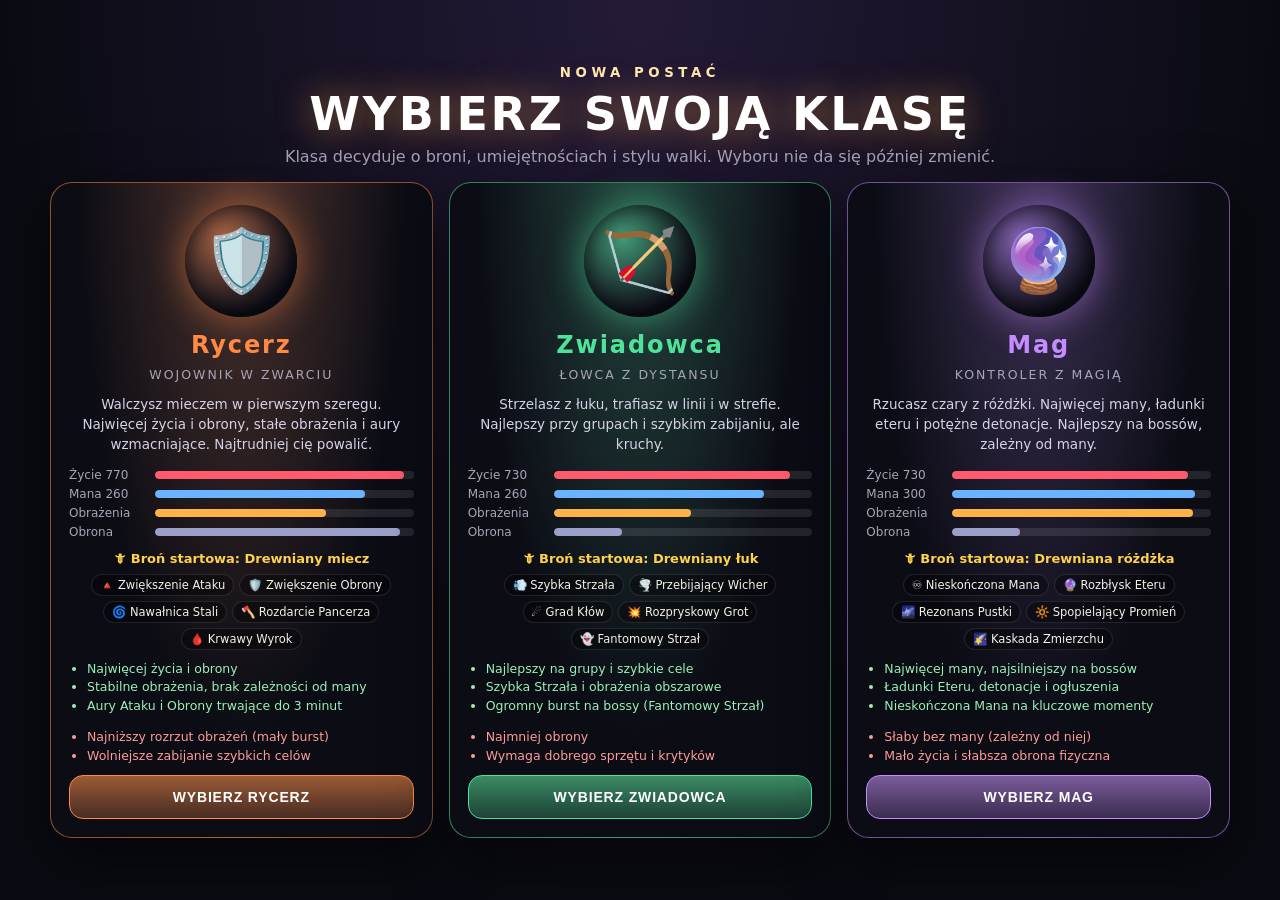
==== commit 9327a70a: "Alchemik: 6 mikstur, leczenie stopniowe, pasek w walce, automat, sklep; zloto losuje serwer Co-Autho" ====
--- a/index.html
+++ b/index.html
@@ -8,6 +8,7 @@
 <link rel="stylesheet" href="inventory.css">
 <link rel="stylesheet" href="expedition.css">
 <link rel="stylesheet" href="gather.css">
+<link rel="stylesheet" href="potions.css">
 <link rel="stylesheet" href="skills.css">
 <link rel="stylesheet" href="class.css">
 </head>
@@ -84,6 +85,7 @@
 <script src="panel.js"></script>
 <script src="expedition.js"></script>
 <script src="gather.js"></script>
+<script src="potions.js"></script>
 <script src="skills-ui.js"></script>
 <script src="class-ui.js"></script>
 </body>
--- a/expedition.css
+++ b/expedition.css
@@ -172,3 +172,79 @@
 .enc.active{border-color:#ff9a3a;background:rgba(255,154,58,.12);box-shadow:0 0 22px rgba(255,154,58,.45)}
 .enc.cool,.enc.off{filter:grayscale(1);opacity:.6;cursor:not-allowed}
 .enc.cool small{color:#cfcfda;font-variant-numeric:tabular-nums}
+
+.xmobs{display:flex;flex-wrap:wrap;gap:8px;align-items:center;padding:8px 14px}
+.xmobs>b{font-size:12px;color:var(--mut);letter-spacing:.06em;width:100%}
+.xmob{cursor:pointer;display:flex;gap:6px;align-items:center;padding:6px 10px;border-radius:10px;border:1px solid var(--line);background:rgba(255,255,255,.04);color:var(--mut);opacity:.6}
+.xmob.on{opacity:1;color:var(--ink);border-color:#3ecf8e;background:rgba(62,207,142,.12)}
+.xmob i{font-style:normal;font-size:18px}.xmob small{color:var(--gold)}
+
+.xenemy{white-space:nowrap;width:max-content}
+.xenemy[data-n="3"]{font-size:118px;letter-spacing:-6px}
+.xenemy[data-n="2"]{font-size:150px;letter-spacing:-4px}
+@media(max-width:640px){.xenemy[data-n="3"]{font-size:78px}.xenemy[data-n="2"]{font-size:100px}}
+
+.xdrops{display:flex;flex-wrap:wrap;gap:8px;align-items:center;padding:4px 14px 8px}
+.xdrops>b{font-size:12px;color:var(--mut);letter-spacing:.06em;margin-right:4px}
+.xdrop{display:flex;flex-direction:column;align-items:center;min-width:44px;padding:4px 6px;border-radius:10px;border:1px solid var(--line);background:rgba(255,255,255,.04);cursor:help}
+.xdrop i{font-style:normal;font-size:22px;line-height:1.1}.xdrop small{font-size:10px;color:var(--mut)}
+
+/* ---- TORBA ŁUPU ---- */
+.xbag{margin:6px 14px 10px;padding:12px 14px;border-radius:16px;border:1px solid #ffd36a;background:radial-gradient(ellipse at 50% -20%,rgba(255,200,80,.28),rgba(20,16,8,.9) 70%);box-shadow:0 0 26px rgba(255,190,60,.25);animation:bagglow 2.2s ease-in-out infinite}
+@keyframes bagglow{50%{box-shadow:0 0 42px rgba(255,200,80,.5)}}
+.xbag[hidden]{display:none}
+.xbaghead{display:flex;justify-content:space-between;gap:10px;flex-wrap:wrap;align-items:baseline}
+.xbaghead b{font-size:15px;letter-spacing:.1em;color:#ffe9b0;text-shadow:0 0 14px rgba(255,190,60,.8)}
+.xbaghead span{color:var(--gold);font-weight:800}
+.xbagnote{margin:4px 0 10px;font-size:12.5px;color:var(--mut)}
+.xbagrow{display:flex;flex-wrap:wrap;gap:10px}
+.xbagcard{position:relative;display:flex;flex-direction:column;align-items:center;gap:3px;min-width:132px;padding:10px 10px 8px;border-radius:14px;border:1px solid #ffd36a88;background:linear-gradient(#2a2314,#14110a);transition:transform .38s,opacity .38s}
+.xbagcard.newc,.xbagcard.pop{animation:bagpop .6s cubic-bezier(.2,1.6,.4,1)}
+@keyframes bagpop{from{transform:scale(.4) rotate(-8deg);opacity:0}60%{box-shadow:0 0 30px #ffd36a}}
+.xbagcard.fly{transform:translate(-40px,-70px) scale(.5);opacity:0}
+.xbagic{font-style:normal;font-size:40px;filter:drop-shadow(0 4px 8px rgba(0,0,0,.6));animation:clfloat 3s ease-in-out infinite}
+.xbagcard b{font-size:12.5px;text-align:center}
+.xbagq{position:absolute;top:-8px;right:-8px;min-width:30px;padding:2px 7px;border-radius:999px;background:linear-gradient(#ffd36a,#c98b1a);color:#2b1d00;font-weight:900;font-size:14px;text-align:center;box-shadow:0 2px 10px rgba(0,0,0,.5)}
+.xbagbt{display:flex;gap:6px;margin-top:4px}
+.xbagbt button,.xbagall button{cursor:pointer;border-radius:9px;border:1px solid var(--line);font-weight:800;color:#fff;padding:6px 8px;font-size:12px}
+.xclaim,.xclaimall{background:linear-gradient(#2c8a5a,#1b5c3b);border-color:#3ecf8e!important}
+.xsell,.xsellall{background:linear-gradient(#8a6a1c,#5a4310);border-color:#ffd36a!important}
+.xbagall{display:flex;flex-wrap:wrap;gap:10px;margin-top:12px}
+.xbagall button{flex:1;min-width:200px;padding:12px;font-size:14px;letter-spacing:.05em}
+.xclaimall{animation:clpulse 1.2s ease-in-out infinite}
+@media(prefers-reduced-motion:reduce){.xbag,.xbagic,.xclaimall{animation:none}}
+
+/* ---- MIKSTURY w walce ---- */
+.xpotbar{display:grid;grid-template-columns:auto 1fr auto;gap:12px;align-items:center;padding:8px 14px;border-top:1px solid var(--line);background:linear-gradient(#10111c,#0a0b12)}
+.xbotgrp{display:flex;gap:8px}
+.xbot{--c:#ff5a6e;position:relative;cursor:pointer;display:flex;flex-direction:column;align-items:center;gap:1px;min-width:54px;padding:6px 6px 4px;border-radius:14px;border:1px solid color-mix(in srgb,var(--c) 55%,transparent);background:radial-gradient(circle at 50% 0%,color-mix(in srgb,var(--c) 28%,#14151f),#0b0c14);color:#fff;transition:transform .15s,box-shadow .2s}
+.xbot.mp{--c:#5aa8ff}
+.xbot:hover:not(:disabled){transform:translateY(-3px) scale(1.05);box-shadow:0 8px 22px color-mix(in srgb,var(--c) 55%,transparent)}
+.xbot.empty{opacity:.4;cursor:not-allowed;filter:grayscale(.7)}
+.xbotglass{position:relative;display:grid;place-items:center;width:38px;height:38px;border-radius:50%;overflow:hidden;background:rgba(0,0,0,.45);box-shadow:inset 0 0 10px rgba(0,0,0,.7)}
+.xbotliq{position:absolute;left:0;right:0;bottom:0;height:0;background:linear-gradient(var(--c),color-mix(in srgb,var(--c) 40%,#000));opacity:.75}
+.xbot:not(.empty) .xbotliq{height:70%;animation:liqwave 2.6s ease-in-out infinite}
+@keyframes liqwave{50%{height:78%}}
+.xbotglass em{position:relative;font-style:normal;font-size:22px;filter:drop-shadow(0 2px 3px #000)}
+.xbot b{font-size:11px;letter-spacing:.1em;color:var(--c)}
+.xbot small{font-size:11px;color:#dcdcf0;font-variant-numeric:tabular-nums}
+.xbot kbd{position:absolute;top:-6px;left:-6px;width:17px;height:17px;display:grid;place-items:center;border-radius:5px;background:#222538;border:1px solid var(--line);font:700 10px system-ui;color:var(--mut)}
+.xbot.active{animation:botact 1s ease-in-out infinite;box-shadow:0 0 22px color-mix(in srgb,var(--c) 70%,transparent)}
+@keyframes botact{50%{transform:translateY(-2px);box-shadow:0 0 34px color-mix(in srgb,var(--c) 90%,transparent)}}
+.xautos{display:grid;gap:6px;min-width:0}
+.xauto{--c:#ff5a6e;display:flex;align-items:center;gap:8px;flex-wrap:wrap;padding:4px 8px;border-radius:10px;border:1px solid var(--line);background:rgba(255,255,255,.03);font-size:12px}
+.xauto.mp{--c:#5aa8ff}.xauto.on{border-color:var(--c);background:color-mix(in srgb,var(--c) 12%,transparent)}
+.xautot{cursor:pointer;padding:4px 10px;border-radius:8px;border:1px solid var(--line);background:#1a1c2a;color:#fff;font-weight:800;letter-spacing:.05em}
+.xauto.on .xautot{background:color-mix(in srgb,var(--c) 40%,#111);border-color:var(--c)}
+.xauto input[type=range]{flex:1;min-width:80px;accent-color:var(--c)}
+.xautov{min-width:84px;color:var(--mut)}
+.xautosz{display:flex;gap:3px}.xautosz button{cursor:pointer;width:26px;padding:3px 0;border-radius:6px;border:1px solid var(--line);background:#161826;color:var(--mut);font-weight:900}
+.xautosz button.on{background:var(--c);color:#111;border-color:var(--c)}
+.fx.hnum.heal{color:#5dffa0;text-shadow:0 0 12px #1fd36a,0 2px 0 #000}
+.fx.hnum.mana{color:#6ab4ff;text-shadow:0 0 12px #2a7aff,0 2px 0 #000}
+.fx.potfly{font-size:54px;animation:potfly .9s ease-out forwards}
+@keyframes potfly{0%{transform:translate(-50%,40px) scale(.4) rotate(-30deg);opacity:0}30%{opacity:1;transform:translate(-50%,-20px) scale(1.4) rotate(10deg)}100%{transform:translate(-50%,-110px) scale(.7);opacity:0}}
+.xflash.heal{background:radial-gradient(ellipse at 20% 100%,rgba(70,255,150,.55),transparent 65%)}
+.xflash.mana{background:radial-gradient(ellipse at 80% 100%,rgba(70,150,255,.55),transparent 65%)}
+.xbot.hp.active~*{}
+@media(max-width:700px){.xpotbar{grid-template-columns:1fr}.xbotgrp{justify-content:center}}
--- a/potions.css
+++ b/potions.css
@@ -0,0 +1,33 @@
+/* ALCHEMIK */
+.pt-ov{position:fixed;inset:0;z-index:90;display:grid;place-items:center;padding:14px;overflow:auto;background:rgba(3,4,9,.88)}
+.pt-ov[hidden]{display:none}
+.pt-win{width:min(820px,100%);border-radius:22px;border:1px solid #6b4fc4;background:radial-gradient(ellipse at 50% -10%,#2a1a4a,#0b0c14 65%);box-shadow:0 30px 80px rgba(0,0,0,.6),0 0 60px rgba(140,90,255,.25);padding:16px}
+.pt-head{display:flex;align-items:center;gap:14px}
+.pt-head b:first-child{font-size:20px;letter-spacing:.14em;color:#e5d2ff;text-shadow:0 0 18px rgba(170,110,255,.8)}
+.pt-gold{margin-left:auto;font-weight:900;color:var(--gold)}
+.pt-note{margin:8px 0 10px;color:var(--mut);font-size:13px}
+.pt-msg{height:0;overflow:hidden;opacity:0;text-align:center;color:#ff9b9b;font-weight:800;transition:all .2s}
+.pt-msg.on{height:24px;opacity:1}
+.pt-list{display:grid;gap:10px}
+.ptrow{--c:#ff5a6e;display:grid;grid-template-columns:64px 1fr 86px 78px auto;gap:12px;align-items:center;padding:10px 12px;border-radius:16px;border:1px solid color-mix(in srgb,var(--c) 50%,transparent);background:linear-gradient(110deg,color-mix(in srgb,var(--c) 16%,#141522),#0b0c14 70%)}
+.ptrow.mp{--c:#5aa8ff}
+.ptrow.bought{animation:ptbuy .6s ease-out}
+@keyframes ptbuy{0%{box-shadow:0 0 0 0 var(--c)}40%{box-shadow:0 0 40px 4px var(--c);transform:scale(1.015)}}
+.ptic{position:relative;width:60px;height:60px;border-radius:50%;display:grid;place-items:center;overflow:hidden;background:rgba(0,0,0,.5);box-shadow:inset 0 0 14px #000,0 0 18px color-mix(in srgb,var(--c) 40%,transparent)}
+.ptliq{position:absolute;left:0;right:0;bottom:0;height:70%;background:linear-gradient(var(--c),color-mix(in srgb,var(--c) 35%,#000));opacity:.8;animation:liqwave 2.6s ease-in-out infinite}
+.ptic em{position:relative;font-style:normal;filter:drop-shadow(0 3px 4px #000)}
+.ptic.szS em{font-size:26px}.ptic.szM em{font-size:32px}.ptic.szL em{font-size:40px}
+.ptmid b{display:block;font-size:15px;color:var(--c)}
+.ptmid small{display:block;color:var(--mut);font-size:12px;margin:2px 0 6px}
+.ptbar{height:6px;border-radius:4px;background:rgba(255,255,255,.1);overflow:hidden}
+.ptbar i{display:block;height:100%;background:var(--c);transition:width .4s}
+.ptown{text-align:center}.ptown b{display:block;font-size:20px;font-variant-numeric:tabular-nums}.ptown small{color:var(--mut)}
+.ptprice{font-weight:900;color:var(--gold);text-align:center}
+.ptbts{display:flex;gap:6px}
+.ptbts button{cursor:pointer;padding:8px 10px;border-radius:10px;border:1px solid #3ecf8e;background:linear-gradient(#2c8a5a,#1b5c3b);color:#fff;font-weight:900}
+.ptbts button.max{border-color:#ffd36a;background:linear-gradient(#8a6a1c,#5a4310)}
+.ptbts button:disabled{opacity:.35;cursor:not-allowed;filter:grayscale(.6)}
+.pt-spark{position:fixed;z-index:120;pointer-events:none;color:#ffd36a;font-style:normal;animation:ptsp .85s ease-out forwards}
+@keyframes ptsp{to{transform:translate(var(--dx),var(--dy)) scale(.3) rotate(180deg);opacity:0}}
+@media(max-width:700px){.ptrow{grid-template-columns:54px 1fr;}.ptown,.ptprice,.ptbts{grid-column:1/-1}}
+@media(prefers-reduced-motion:reduce){.ptliq,.xbot.active,.xbotliq{animation:none}}
